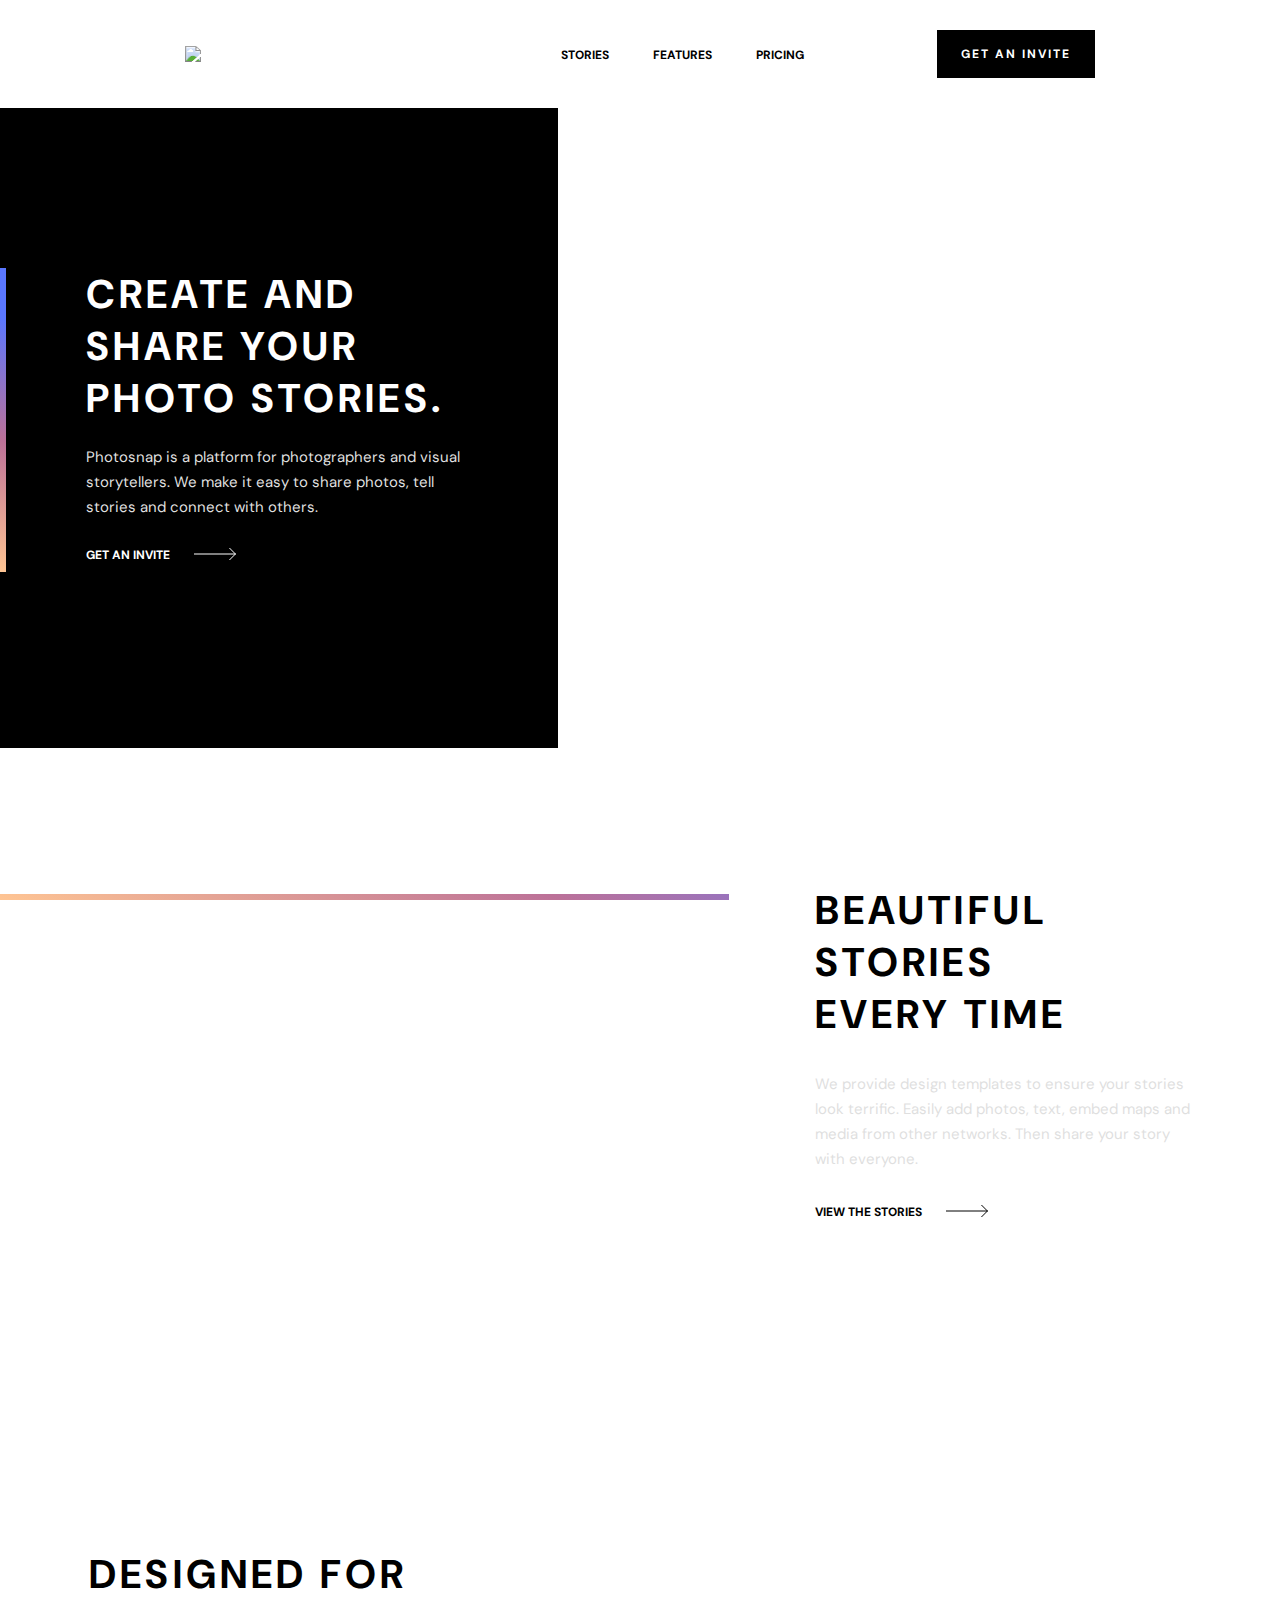
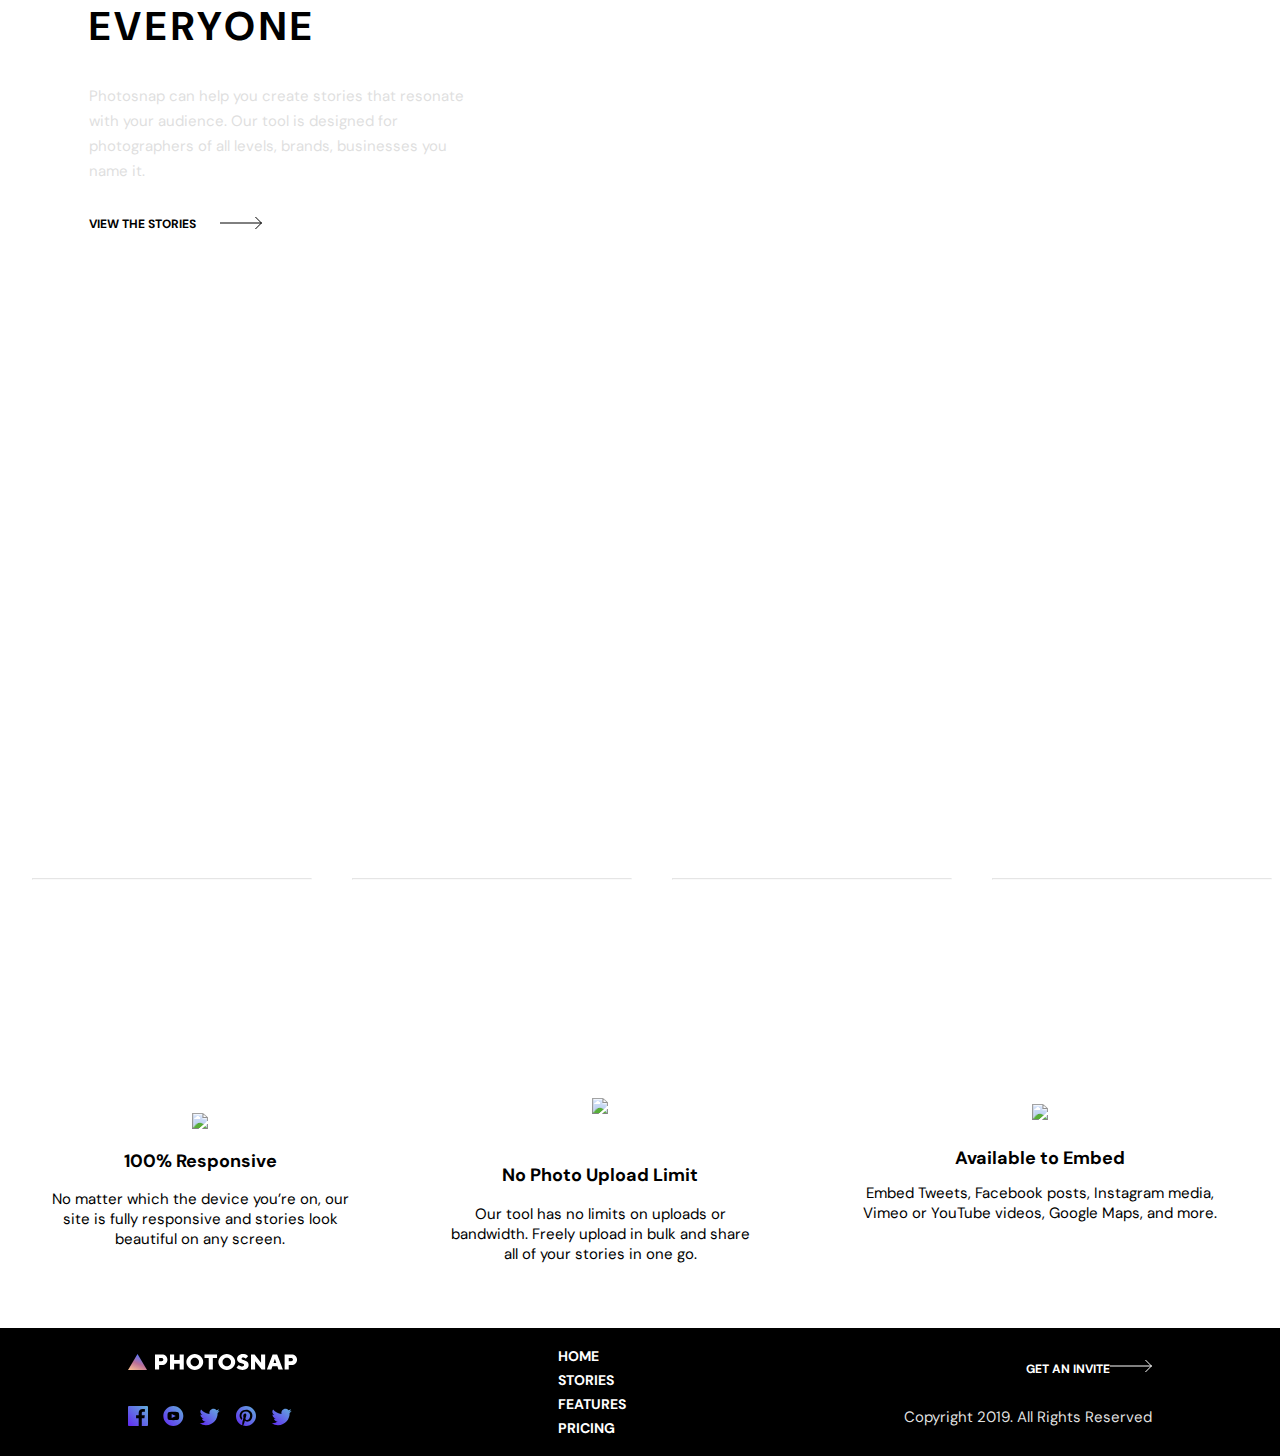
==== index.html @ d7a948f5 "update" ====
<!DOCTYPE html>
<html lang="en">
<head>
  <meta charset="UTF-8">
  <meta name="viewport" content="width=device-width, initial-scale=1.0">
  <link rel="stylesheet" href="./starter-code/css/main.css">
  <link rel="preconnect" href="https://fonts.googleapis.com">
<link rel="preconnect" href="https://fonts.gstatic.com" crossorigin>
<link href="https://fonts.googleapis.com/css2?family=DM+Sans:wght@500&display=swap" rel="stylesheet">
<link rel="preconnect" href="https://fonts.googleapis.com">
<link rel="preconnect" href="https://fonts.gstatic.com" crossorigin>
<link href="https://fonts.googleapis.com/css2?family=DM+Sans&display=swap" rel="stylesheet">
<link rel="preconnect" href="https://fonts.googleapis.com">
<link rel="preconnect" href="https://fonts.gstatic.com" crossorigin>
<link href="https://fonts.googleapis.com/css2?family=DM+Sans&display=swap" rel="stylesheet">
<link rel="preconnect" href="https://fonts.googleapis.com">
<link rel="preconnect" href="https://fonts.gstatic.com" crossorigin>
<link href="https://fonts.googleapis.com/css2?family=DM+Sans&display=swap" rel="stylesheet">
 
  <link rel="icon" type="image/png" sizes="32x32" href="./assets/favicon-32x32.png">
 

 




  <title>Frontend Mentor | Photosnap Website Challenge</title>
</head>
<body>
   

  <div class="mob-menu">
    <img class="mob-open"  src="./starter-code/assets/shared/mobile/menu.svg" alt="openSvg">
    <div class="mob-wrapper close">
      <img class="mob-close" src="./starter-code/assets/shared/mobile/close.svg"  alt="closeSvg">
      <div class="mob-list">
        <div class="nav-logo">
          <img src="./starter-code/assets/shared/desktop/logo.svg" alt="logo">
        </div>
        <a href="./starter-code/stories.html" class="mob-list_item">Stories</a>
        <a href="./starter-code/features.html" class="mob-list_item">Features</a>
        <a href="pricing.html" class="mob-list_item">Pricing</a>
        <div class="line">
          <hr>
        </div>
        <button class="button"><a href="#">GET AN INVITE</a></button>
      </div>
    </div>
  </div> 



   <header>
          
            <img src="../starter/assets/shared/desktop/logo.svg" class="logo"/>
            <div class="openMenu">
           
            </div> 
            <div class="closeMenu">
           
            </div> 
        
    
     <nav class="nav-links"> 
      <ul class="nav-list">
        <li class="nav-item">
          <a href="./starter-code/stories.html" class="nav-link">Stories</a></li>
        <li><a href="./starter-code/features.html" class="nav-link">features</a></li>
        <li><a href="./starter-code/pricing.html" class="nav-link">pricing</a></li>
       </ul>
   
      
           
      
      
     </nav>
     <a class="cta" href="#"><button>Get an invite</button></a>  
     </header> 
    
  
     <section>
      
      <div class="angry-grid">
        
        <div id="item-0"></div>
        <div id="item-1">
                <div class="item-1-content">
                  <div class="side-verticle-line">
                    
                  </div>
                      <div class="item-1-description">
                        <div class="item-1-heading">
                          <h1>create and share your photo stories.</h1>
                        </div>
                        <div class="item-1-paragraph">
                         <p>Photosnap is a platform for photographers and visual storytellers. We make it easy to share photos, tell stories and connect with others.</p>
                        </div>
                         
                        <div class="item-1-last-section">
                          <div class="item-1-small-span">
                            <span>get an invite</span>
                          </div>
                           <div  class="arrow">
                            <svg width="42" height="14" viewBox="0 0 42 14" fill="none" xmlns="http://www.w3.org/2000/svg">
                              <path d="M0 7H41.864" stroke="white"/>
                              <path d="M35.4282 1L41.4282 7L35.4282 13" stroke="white"/>
                              </svg>
                              
                           </div>
                        </div>

                      </div>
                      
                  
      
                </div>
            
          </div> 
          
          
          <div id="item-2"></div>
          <div id="item-3">
              <div class="item3-content">
                <div class="item3-content-heading">
                  <h1>beautiful stories every time</h1>
                </div>
                  <div class="item3-content-paragraph">
                     <p>We provide design templates to ensure your stories look terrific. Easily add photos, text, embed maps and media from other networks. Then share your story with everyone.</p>
                  </div>
                  

                  <div class="item3-last-section">
                    <div class="item3-last-section-span">
                      <span>view the stories</span>
                    </div>
                    <div class="arrow2">
                      <svg xmlns="http://www.w3.org/2000/svg" width="43" height="14"><g fill="none" fill-rule="evenodd" stroke="#000"><path d="M0 7h41.864M35.428 1l6 6-6 6"/></g></svg>
                    </div>
                  </div>

              </div>
          </div> 

             
                <div id="item-4">
                  <div class="item4-content">
                    <div class="item4-content-heading">
                      <h1>designed for everyone</h1>
                    </div>
                      <div class="item4-content-paragraph">
                         <p>Photosnap can help you create stories that resonate with your audience.  Our tool is designed for photographers of all levels, brands, businesses you name it. </p>
                      </div>
                      
      
                      <div class="item4-last-section">
                        <div class="item3-last-section-span">
                          <span>view the stories</span>
                        </div>
                        <div class="arrow4">
                          <svg xmlns="http://www.w3.org/2000/svg" width="43" height="14"><g fill="none" fill-rule="evenodd" stroke="#000"><path d="M0 7h41.864M35.428 1l6 6-6 6"/></g></svg>
                        </div>
                      </div>
      
                  </div>
                </div>
                <div id="item-5"></div>
            

         
          
          
        </div>
          
        </div>

        <div class="image-grid">
            <div class="cards img1">
              <div class="img1-content-container">
                <div class="img1-content">
                  <p>The Mountains</p>
                  <span>by John Appleseed</span>
                </div>
                <div class="line">
                  <hr>
                </div>
                 
                  <div class="read-story-content">
                    <div class="read-story-content-span">
                      <span>Read Story</span>
                     </div>
                     <div class="read-story-content-arrow">
                      <svg width="42" height="14" viewBox="0 0 42 14" fill="none" xmlns="http://www.w3.org/2000/svg">
                        <path d="M0 7H41.864" stroke="white"/>
                        <path d="M35.4282 1L41.4282 7L35.4282 13" stroke="white"/>
                        </svg>
                     </div>
                  </div>
                     
               
              </div>
                
            </div>
            <div class="cards img2">
              <div class="img2-content-container1">
                <div class="img2-content1">
                  <p>Sunset CityScapes</p>
                  <span>by Benjamin Cruz</span>
                </div>
                <div class="line1">
                  <hr>
                </div>
                 
                  <div class="read-story-content1">
                    <div class="read-story-content-span1">
                      <span>Read Story</span>
                     </div>
                     <div class="read-story-content-arrow1">
                      <svg width="42" height="14" viewBox="0 0 42 14" fill="none" xmlns="http://www.w3.org/2000/svg">
                        <path d="M0 7H41.864" stroke="white"/>
                        <path d="M35.4282 1L41.4282 7L35.4282 13" stroke="white"/>
                        </svg>
                     </div>
                  </div>
                     
               
              </div>
            </div>

            <div class="cards img3">
              <div class="img3-content-container2">
                <div class="img3-content2">
                  <p>18 Days Voyage</p>
                  <span>by Alexei Borodin</span>
                </div>
                <div class="line2">
                  <hr>
                </div>
                 
                  <div class="read-story-content2">
                    <div class="read-story-content-span2">
                      <span>Read Story</span>
                     </div>
                     <div class="read-story-content-arrow2">
                      <svg width="42" height="14" viewBox="0 0 42 14" fill="none" xmlns="http://www.w3.org/2000/svg">
                        <path d="M0 7H41.864" stroke="white"/>
                        <path d="M35.4282 1L41.4282 7L35.4282 13" stroke="white"/>
                        </svg>
                     </div>
                    
                    </div>    
              </div>
              
            </div>
                  
            <div class="cards img4">
              <div class="img4-content-container3">
                <div class="img4-content3">
                  <p>Architecturals</p>
                  <span>by Samantha Brooke</span>
                </div>
                <div class="line3">
                  <hr>
                </div>
                 
                  <div class="read-story-content3">
                    <div class="read-story-content-span3">
                      <span>Read Story</span>
                     </div>
                     <div class="read-story-content-arrow3">
                      <svg width="42" height="14" viewBox="0 0 42 14" fill="none" xmlns="http://www.w3.org/2000/svg">
                        <path d="M0 7H41.864" stroke="white"/>
                        <path d="M35.4282 1L41.4282 7L35.4282 13" stroke="white"/>
                        </svg>
                     </div>
                  </div>
                     
               
              </div>
            </div>
          
        </div>
        
     </section>

       <section>
            <div class="mid-section">
               <div class="mid-section-content">
                <div class="mid-section-content-left">
                  <div class="mid-section-img-left">
                    <img src="./starter-code/assets/features/desktop/boost-exposure.svg"/>
                </div>  
                        <div class="mid-mid">
                          <div class="mid-section-span-left">
                            <span>100% Responsive</span>
                           </div>
                           <div class="mid-section-content-paragraph-left">
                            <p>No matter which the device you’re on, our site is fully responsive and stories look beautiful on any screen.</p>
                           </div>
                    </div> 
                        </div>
                       

                <div class="mid-section-center">
                  <div class="mid-section-center-content">
                    <div class="mid-section-img-center">
                      <img src="./starter-code/assets/features/desktop/no-limit.svg"/>
                  </div> 
                         <div class="cen-cen">
                          <div class="mid-section-span-center">
                            <span>No Photo Upload Limit</span>
                           </div>
                           <div class="mid-section-content-paragraph-center">
                            <p>Our tool has no limits on uploads or bandwidth. Freely upload in bulk and share all of your stories in one go.</p>
                           </div>
                         </div>
                  </div>
                  
                       
                </div>  
                 
                <div class="mid-section-right">
                    <div class="mid-section-right-content">
                      <div class="mid-section-img-right">
                        <img src="./starter-code/assets/features/desktop/embed.svg"/>
                         </div>
                            <div class="right-right">
                              <div class="mid-section-paragraph-right">
                                <span>Available to Embed</span>
                               </div>
                               <div class="mid-section-content-span-right">
                                <p>Embed Tweets, Facebook posts, Instagram media, Vimeo or YouTube videos, Google Maps, and more. </p>
                               </div>
                            </div>
                           
                    </div>
                  
                </div> 







               


            </div>
          </div>

       </section> 
  
       <div class="footer">
        <div class="footer-content row">
          <div class="footer-content-right">
            <div class="logo1">
              <svg width="170" height="16" viewBox="0 0 170 16" fill="none" xmlns="http://www.w3.org/2000/svg">
                <path fill-rule="evenodd" clip-rule="evenodd" d="M70.1027 15.3622C69.0721 15.7874 67.9658 16 66.7838 16C65.5874 16 64.4775 15.7874 63.4541 15.3622C62.4306 14.9369 61.5405 14.3568 60.7838 13.6216C60.027 12.8865 59.4324 12.036 59 11.0703C58.5676 10.1045 58.3514 9.08108 58.3514 8C58.3514 6.91892 58.5676 5.8955 59 4.92973C59.4324 3.96396 60.027 3.11351 60.7838 2.37838C61.5405 1.64324 62.4306 1.06306 63.4541 0.637838C64.4775 0.212613 65.5874 0 66.7838 0C67.9658 0 69.0721 0.212613 70.1027 0.637838C71.1333 1.06306 72.027 1.64324 72.7838 2.37838C73.5405 3.11351 74.1351 3.96396 74.5676 4.92973C75 5.8955 75.2162 6.91892 75.2162 8C75.2162 9.08108 75 10.1045 74.5676 11.0703C74.1351 12.036 73.5405 12.8865 72.7838 13.6216C72.027 14.3568 71.1333 14.9369 70.1027 15.3622ZM31.1081 11.027V15.5676H27V0.432432H33.8108C34.6468 0.432432 35.4108 0.565766 36.1027 0.832432C36.7946 1.0991 37.3856 1.47027 37.8757 1.94595C38.3658 2.42162 38.7477 2.98378 39.0216 3.63243C39.2955 4.28108 39.4324 4.98018 39.4324 5.72973C39.4324 6.49369 39.2955 7.1964 39.0216 7.83784C38.7477 8.47928 38.3658 9.03784 37.8757 9.51351C37.3856 9.98919 36.7946 10.3604 36.1027 10.627C35.4108 10.8937 34.6468 11.027 33.8108 11.027H31.1081ZM31.1081 7.35135H33.5946C34.0847 7.35135 34.4955 7.18919 34.827 6.86486C35.1586 6.54054 35.3243 6.16216 35.3243 5.72973C35.3243 5.2973 35.1586 4.91892 34.827 4.59459C34.4955 4.27027 34.0847 4.10811 33.5946 4.10811H31.1081V7.35135ZM46.1351 15.5676V9.72973H51.6486V15.5676H55.7568V0.432432H51.6486V6.05405H46.1351V0.432432H42.027V15.5676H46.1351ZM66.7838 12.3243C66.1928 12.3243 65.6378 12.2162 65.1189 12C64.6 11.7838 64.1532 11.4811 63.7784 11.0919C63.4036 10.7027 63.1081 10.245 62.8919 9.71892C62.6757 9.19279 62.5676 8.61982 62.5676 8C62.5676 7.38018 62.6757 6.80721 62.8919 6.28108C63.1081 5.75495 63.4036 5.2973 63.7784 4.90811C64.1532 4.51892 64.6 4.21622 65.1189 4C65.6378 3.78378 66.1928 3.67568 66.7838 3.67568C67.3748 3.67568 67.9261 3.78378 68.4378 4C68.9495 4.21622 69.3964 4.51892 69.7784 4.90811C70.1604 5.2973 70.4595 5.75495 70.6757 6.28108C70.8919 6.80721 71 7.38018 71 8C71 8.61982 70.8919 9.19279 70.6757 9.71892C70.4595 10.245 70.1604 10.7027 69.7784 11.0919C69.3964 11.4811 68.9495 11.7838 68.4378 12C67.9261 12.2162 67.3748 12.3243 66.7838 12.3243ZM84.8378 4.10811V15.5676H80.7297V4.10811H76.5135V0.432432H89.0541V4.10811H84.8378ZM98.7838 16C99.9658 16 101.072 15.7874 102.103 15.3622C103.133 14.9369 104.027 14.3568 104.784 13.6216C105.541 12.8865 106.135 12.036 106.568 11.0703C107 10.1045 107.216 9.08108 107.216 8C107.216 6.91892 107 5.8955 106.568 4.92973C106.135 3.96396 105.541 3.11351 104.784 2.37838C104.027 1.64324 103.133 1.06306 102.103 0.637838C101.072 0.212613 99.9658 0 98.7838 0C97.5874 0 96.4775 0.212613 95.4541 0.637838C94.4306 1.06306 93.5405 1.64324 92.7838 2.37838C92.027 3.11351 91.4324 3.96396 91 4.92973C90.5676 5.8955 90.3514 6.91892 90.3514 8C90.3514 9.08108 90.5676 10.1045 91 11.0703C91.4324 12.036 92.027 12.8865 92.7838 13.6216C93.5405 14.3568 94.4306 14.9369 95.4541 15.3622C96.4775 15.7874 97.5874 16 98.7838 16ZM97.1189 12C97.6378 12.2162 98.1928 12.3243 98.7838 12.3243C99.3748 12.3243 99.9261 12.2162 100.438 12C100.95 11.7838 101.396 11.4811 101.778 11.0919C102.16 10.7027 102.459 10.245 102.676 9.71892C102.892 9.19279 103 8.61982 103 8C103 7.38018 102.892 6.80721 102.676 6.28108C102.459 5.75495 102.16 5.2973 101.778 4.90811C101.396 4.51892 100.95 4.21622 100.438 4C99.9261 3.78378 99.3748 3.67568 98.7838 3.67568C98.1928 3.67568 97.6378 3.78378 97.1189 4C96.6 4.21622 96.1532 4.51892 95.7784 4.90811C95.4036 5.2973 95.1081 5.75495 94.8919 6.28108C94.6757 6.80721 94.5676 7.38018 94.5676 8C94.5676 8.61982 94.6757 9.19279 94.8919 9.71892C95.1081 10.245 95.4036 10.7027 95.7784 11.0919C96.1532 11.4811 96.6 11.7838 97.1189 12ZM114.568 16C115.519 16 116.369 15.8667 117.119 15.6C117.868 15.3333 118.503 14.973 119.022 14.5189C119.541 14.0649 119.937 13.5387 120.211 12.9405C120.485 12.3423 120.622 11.7045 120.622 11.027C120.622 10.1477 120.449 9.42703 120.103 8.86487C119.757 8.3027 119.324 7.84865 118.805 7.5027C118.286 7.15676 117.721 6.88288 117.108 6.68108C116.495 6.47928 115.93 6.29189 115.411 6.11892C114.892 5.94595 114.459 5.76216 114.114 5.56757C113.768 5.37297 113.595 5.1027 113.595 4.75676C113.595 4.42523 113.742 4.12613 114.038 3.85946C114.333 3.59279 114.726 3.45946 115.216 3.45946C115.591 3.45946 115.93 3.52072 116.232 3.64324C116.535 3.76577 116.795 3.90631 117.011 4.06486C117.27 4.23784 117.501 4.43243 117.703 4.64865L120.081 2.16216C119.735 1.75856 119.31 1.3982 118.805 1.08108C118.373 0.807207 117.825 0.558559 117.162 0.335135C116.499 0.111712 115.706 0 114.784 0C113.919 0 113.133 0.12973 112.427 0.389189C111.721 0.648649 111.119 0.994595 110.622 1.42703C110.124 1.85946 109.739 2.35676 109.465 2.91892C109.191 3.48108 109.054 4.05766 109.054 4.64865C109.054 5.52793 109.227 6.24865 109.573 6.81081C109.919 7.37297 110.351 7.82703 110.87 8.17297C111.389 8.51892 111.955 8.79279 112.568 8.99459C113.18 9.1964 113.746 9.38378 114.265 9.55676C114.784 9.72973 115.216 9.91351 115.562 10.1081C115.908 10.3027 116.081 10.573 116.081 10.9189C116.081 11.3514 115.908 11.7297 115.562 12.0541C115.216 12.3784 114.741 12.5405 114.135 12.5405C113.645 12.5405 113.202 12.4577 112.805 12.2919C112.409 12.1261 112.067 11.9423 111.778 11.7405C111.447 11.4955 111.151 11.2216 110.892 10.9189L108.514 13.4054C108.946 13.8955 109.458 14.3279 110.049 14.7027C110.553 15.0342 111.18 15.3333 111.93 15.6C112.679 15.8667 113.559 16 114.568 16ZM127.108 7.13514V15.5676H123V0.432432H126.568L133.054 8.86486V0.432432H137.162V15.5676H133.616L127.108 7.13514ZM143.324 15.5676L144.405 12.3243H149.378L150.459 15.5676H154.892L149.162 0.432432H144.622L138.892 15.5676H143.324ZM146.892 4.64865L145.486 9.08108H148.297L146.892 4.64865ZM160.73 15.5676V11.027H163.432C164.268 11.027 165.032 10.8937 165.724 10.627C166.416 10.3604 167.007 9.98919 167.497 9.51351C167.987 9.03784 168.369 8.47928 168.643 7.83784C168.917 7.1964 169.054 6.49369 169.054 5.72973C169.054 4.98018 168.917 4.28108 168.643 3.63243C168.369 2.98378 167.987 2.42162 167.497 1.94595C167.007 1.47027 166.416 1.0991 165.724 0.832432C165.032 0.565766 164.268 0.432432 163.432 0.432432H156.622V15.5676H160.73ZM160.73 7.35135H163.216C163.706 7.35135 164.117 7.18919 164.449 6.86486C164.78 6.54054 164.946 6.16216 164.946 5.72973C164.946 5.2973 164.78 4.91892 164.449 4.59459C164.117 4.27027 163.706 4.10811 163.216 4.10811H160.73V7.35135Z" fill="white"/>
                <path fill-rule="evenodd" clip-rule="evenodd" d="M0 16L9.5 0L19 16H0Z" fill="url(#paint0_linear_0_2888)"/>
                <defs>
                <linearGradient id="paint0_linear_0_2888" x1="9.5" y1="20" x2="16.6529" y2="3.01176" gradientUnits="userSpaceOnUse">
                <stop stop-color="#FFC593"/>
                <stop offset="0.519452" stop-color="#BC7198"/>
                <stop offset="1" stop-color="#5A77FF"/>
                </linearGradient>
                </defs>
                </svg>
                
            </div>
    
            <div class="socials">
              <div class="socials-icon">
                <ul>
                  <a href="#" class="facebook"><svg xmlns="http://www.w3.org/2000/svg" width="20" height="20"><defs><linearGradient id="a" x1="100%" x2="0%" y1="0%" y2="100%"><stop offset="0%" stop-color="#63AFDB"/><stop offset="100%" stop-color="#6028F1"/></linearGradient></defs><path fill="url(#a)" d="M18.896 0H1.104C.494 0 0 .494 0 1.104v17.793C0 19.506.494 20 1.104 20h9.58v-7.745H8.076V9.237h2.606V7.01c0-2.583 1.578-3.99 3.883-3.99 1.104 0 2.052.082 2.329.119v2.7h-1.598c-1.254 0-1.496.597-1.496 1.47v1.928h2.989l-.39 3.018h-2.6V20h5.098c.608 0 1.102-.494 1.102-1.104V1.104C20 .494 19.506 0 18.896 0z"/></svg></a>
                  <a href="#" class="youtube"><svg xmlns="http://www.w3.org/2000/svg" width="21" height="20"><defs><linearGradient id="a" x1="0%" x2="100%" y1="100%" y2="0%"><stop offset="0%" stop-color="#D3205A"/><stop offset="100%" stop-color="#FF5A5A"/></linearGradient></defs><path fill="url(#a)" d="M43.33 0c-5.523 0-10 4.478-10 10 0 5.523 4.477 10 10 10s10-4.477 10-10c0-5.522-4.477-10-10-10zm3.7 14.077c-1.75.12-5.653.12-7.402 0-1.896-.13-2.117-1.059-2.131-4.077.014-3.024.237-3.947 2.131-4.077 1.75-.12 5.652-.12 7.403 0 1.897.13 2.117 1.059 2.132 4.077-.015 3.024-.237 3.947-2.132 4.077zm-5.367-6.029l4.098 1.949-4.098 1.955V8.048z" transform="translate(-33)"/></svg></a>
                  <a href="#" clas="twitter"><svg xmlns="http://www.w3.org/2000/svg" width="21" height="18"><defs><linearGradient id="a" x1="100%" x2="0%" y1="16.979%" y2="83.021%"><stop offset="0%" stop-color="#65FFEB"/><stop offset="100%" stop-color="#27718A"/></linearGradient></defs><path fill="url(#a)" d="M86.66 3.797a8.192 8.192 0 01-2.357.646 4.11 4.11 0 001.805-2.27 8.22 8.22 0 01-2.606.996 4.096 4.096 0 00-2.995-1.296c-2.65 0-4.596 2.472-3.998 5.038a11.648 11.648 0 01-8.457-4.287 4.109 4.109 0 001.27 5.478 4.086 4.086 0 01-1.858-.513c-.045 1.901 1.318 3.68 3.291 4.075a4.113 4.113 0 01-1.853.07 4.106 4.106 0 003.833 2.85 8.25 8.25 0 01-6.075 1.7 11.616 11.616 0 006.29 1.843c7.618 0 11.922-6.434 11.662-12.205a8.354 8.354 0 002.048-2.124z" transform="translate(-66 -1)"/></svg></a>
                  <a href="#" class="pinterest"> <svg xmlns="http://www.w3.org/2000/svg" width="20" height="20"><defs><linearGradient id="a" x1="100%" x2="0%" y1="0%" y2="100%"><stop offset="0%" stop-color="#F6C683"/><stop offset="100%" stop-color="#DE3838"/></linearGradient></defs><path fill="url(#a)" d="M109.99 0c-5.522 0-10 4.477-10 10 0 4.237 2.636 7.855 6.356 9.312-.088-.791-.167-2.005.035-2.868.181-.78 1.172-4.97 1.172-4.97s-.299-.6-.299-1.486c0-1.39.806-2.428 1.81-2.428.852 0 1.264.64 1.264 1.408 0 .858-.546 2.14-.828 3.33-.236.995.5 1.807 1.48 1.807 1.778 0 3.144-1.874 3.144-4.58 0-2.393-1.72-4.068-4.176-4.068-2.845 0-4.515 2.135-4.515 4.34 0 .859.33 1.781.744 2.281a.3.3 0 01.069.288l-.278 1.133c-.044.183-.145.223-.335.134-1.249-.581-2.03-2.407-2.03-3.874 0-3.154 2.292-6.052 6.608-6.052 3.469 0 6.165 2.473 6.165 5.776 0 3.447-2.173 6.22-5.19 6.22-1.013 0-1.965-.525-2.291-1.148l-.623 2.378c-.226.869-.835 1.958-1.244 2.621.937.29 1.931.446 2.962.446 5.523 0 10-4.477 10-10s-4.477-10-10-10z" transform="translate(-100)"/></svg></a>
                  <a href="#" class="twitter"> <svg xmlns="http://www.w3.org/2000/svg" width="21" height="18"><defs><linearGradient id="a" x1="100%" x2="0%" y1="16.979%" y2="83.021%"><stop offset="0%" stop-color="#65FFEB"/><stop offset="100%" stop-color="#27718A"/></linearGradient></defs><path fill="url(#a)" d="M86.66 3.797a8.192 8.192 0 01-2.357.646 4.11 4.11 0 001.805-2.27 8.22 8.22 0 01-2.606.996 4.096 4.096 0 00-2.995-1.296c-2.65 0-4.596 2.472-3.998 5.038a11.648 11.648 0 01-8.457-4.287 4.109 4.109 0 001.27 5.478 4.086 4.086 0 01-1.858-.513c-.045 1.901 1.318 3.68 3.291 4.075a4.113 4.113 0 01-1.853.07 4.106 4.106 0 003.833 2.85 8.25 8.25 0 01-6.075 1.7 11.616 11.616 0 006.29 1.843c7.618 0 11.922-6.434 11.662-12.205a8.354 8.354 0 002.048-2.124z" transform="translate(-66 -1)"/></svg></a>
                </ul>
              </div>
            </div>
            
          </div>
    
            <div class="footer-nav-links">
              <ul class="footer-links">
                <a href=""><li>Home</li> </a>
                <a href="./starter-code/stories.html"><li>Stories</li> </a>
                <a href="./starter-code/features.html"><li>Features</li> </a>
                <a href="./starter-code/pricing.html"><li>Pricing</li> </a>
              </ul>
            </div>
    
            <div class="footer-extra-nav">
              <div class="extra-nav">
                <a href="#">Get an invite<svg width="42" height="14" viewBox="0 0 42 14" fill="none" xmlns="http://www.w3.org/2000/svg">
                  <path d="M0 7H41.864" stroke="white"/>
                  <path d="M35.4282 1L41.4282 7L35.4282 13" stroke="white"/>
                  </svg>
                  </a>
              </div>
              <p style="color: #dfdfdf">Copyright 2019. All Rights Reserved</p>
            </div>
            </div>
        </div>

      </footer>



 
  
  
   


        <script src="./starter-code/js/menu.js"></script>
</body>
</html>
---- starter-code/css/main.css ----
:root{
  --pure-black:#000000;
  --light-gray:#dfdfdf;
  --pure-white:#ffffff;
  --small-text:"DM Sans", sans-serif;
  --small-paragraph:'DM Sans', sans-serif;

}

*{
  padding: 0;
  margin: 0;
  box-sizing: border-box;
  list-style: none;
}


body{
 width: 100%;
}




header {
  display: flex;
  justify-content: space-around; 
   align-items: center; 
  padding: 30px 10%;

  
}



li, a, button {
  font-family: var(--small-text);
  font-weight: 500;
  font-size: 12px;
  color: var(--pure-black);
  text-decoration: none;
  text-transform: uppercase;
  font-weight: 700;
}

.nav-links li {
  display: inline-block;
  padding: 0px 20px;

}

.nav-links {
  list-style: none;
  display: flex;
  
 
}

.nav-links li a {
  transition: all 0.3s ease 0s;
}

.nav-links li a:hover {
  color: var(--light-gray);
  cursor: pointer;
}

.nav-links.active{
opacity: 1;
}

#nav-bar{
  display: none;
}


button {
 
  background-color: var(--pure-black);
  width: 158px;
  height: 48px;
  border: none;
  transition: all 0.3s ease 0s;
  color: var(--pure-white);
  font-size: 12px;
  font-family: "DM Sans", sans-serif;
  letter-spacing: 2px;
} 


button:hover{
  background-color: var(--light-gray);
  color:var(--pure-black);
  cursor: pointer;
} 


.mob-list{
  display: none;
}

.mob-open{
  display: none;
}



.angry-grid {
  display: grid; 

   
 

  grid-template-areas: 
  'image-two image-two first-image first-image first-image first-image'
  'three three three three four four'
   'five five six six six six';
  
height: 100%;

  
}
 
#item-0 {
grid-area: first-image;
  background:url('../assets/home/desktop/create-and-share.jpg'); 
  height: 40rem;
   background-size: cover; 
  

}
#item-1 {
   grid-area: image-two;
  background-color:var(--pure-black);
   color:var(--pure-white); 
 
  

}

.side-verticle-line{
  width: 6px;
  height: 304px;
  background: linear-gradient(26.57deg, #FFC593 0%, #BC7198 43.29%, #5A77FF 83.33%);
  position: absolute;
  left: 0%;
}

#item-2 {
   grid-area: three;
   height: 40rem;
  background: url(../assets/home/desktop/beautiful-stories.jpg);
  background-size: cover;
  
 
  
}
#item-3 {
grid-area: four;
height: 40rem;
/* border: 1px solid black; */
  background-color: var(--pure-white); 

}

#item-4 {
   grid-area: five;
  background-color: var(--pure-white); 
  height: 40rem;

  
}
#item-5 {
  grid-area: six;
  background: url('../assets/home/desktop/designed-for-everyone.jpg');
  
  background-size: cover;
  height: 40rem; 
  
  
}

.item-1-heading h1{
  letter-spacing: 4.17px;;
  width: 387px;
  font-size: 40px;
  font-family: var(--small-text);
  text-transform: uppercase;
}
.item-1-content{
  display: flex;
  padding-top: 10rem;
  
}

.item-1-paragraph{
  font-family: var(--small-paragraph);
  font-size: 15px;
  line-height: 25px;
  color:var(--light-gray);
  width: 380px;
  padding-top: 1.313rem;
 
}
.item-1-last-section{
  display: flex;
  gap: 1.5rem;
  padding-top: 1.7rem;
}

.item-1-description{
 margin: 0 auto;
}

.item-1-small-span{
  text-transform: uppercase;
  font-size: 12px;
  font-family: var(--small-text);
  font-weight: 700;
}
.item-1-small-span:hover{
  text-decoration: underline;
  cursor: pointer;
}

.item3-content{
  display: table;
  margin: 0 auto;
  padding-top: 8.5rem;
}

.item3-content-heading h1{
  color: var(--pure-black);
  font-family: var(--small-text);
  text-transform: uppercase;
  font-weight: 700;
  font-size: 40px; 
  width: 300px;
  letter-spacing: 4.17px;
}

.item3-content-paragraph{
  color:var(--light-gray);
  font-family: var(--small-paragraph);
  line-height: 25px;
  font-size: 15px;
  width: 380px;
  padding-top: 2rem;
}


.item3-last-section{
  display: flex;
  gap: 1.5rem;
  padding-top: 2rem;
 
}

.item3-last-section-span{
  font-family: var(--small-text);
  font-weight: 700;
  text-transform: uppercase;
  font-size: 12px;
}

.item3-last-section-span:hover{
  text-decoration: underline;
  cursor: pointer;
}  



.item4-content{
  display: table;
  margin: auto;
  padding-top:10rem;

  
}

.item4-content-heading h1{
  color: var(--pure-black);
  font-family: var(--small-text);
  text-transform: uppercase;
  font-weight: 700;
  font-size: 40px; 
  width: 380px;
  letter-spacing: 4.17px;
}

.item4-content-paragraph{
  color:var(--light-gray);
  font-family: var(--small-paragraph);
  line-height: 25px;
  font-size: 15px;
  width: 380px;
  padding-top: 2rem;
}


.item4-last-section{
  display: flex;
  gap: 1.5rem;
  padding-top: 2rem;
 
}

.item4-last-section-span{
  font-family: var(--small-text);
  font-weight: 700;
  text-transform: uppercase;
  font-size: 12px;
}

.item4-last-section-span:hover{
  text-decoration: underline;
  cursor: pointer;
}

.image-grid{
  display: grid;
  margin: auto;
  grid-template-columns: 1fr 1fr 1fr 1fr;
 
  
}

.cards{

  height: 510px;
 
}

.img1{
  background: url('../assets/stories/desktop/mountains.jpg');
  background-size: cover;
  transition: transform 0.3s ease-in-out;
 }


 .img2{
 background: url('../assets/stories/desktop/cityscapes.jpg');
 background-size: cover;
 transition: transform 0.3s ease-in-out;
 }

.img3{
  background: url('../assets/stories/desktop/18-days-voyage.jpg');
  background-size: cover;
  transition: transform 0.3s ease-in-out;
} 



.img4{
  background: url('../assets/stories/desktop/architecturals.jpg');
  background-size: cover;
  transition: transform 0.3s ease-in-out;
}


.img1:before{
  content: "";
  position: absolute;
  bottom: 0;
  left: 0;
  right: 0;
  height: 6px;
  background: linear-gradient(26.57deg, #FFC593 0%, #BC7198 43.29%, #5A77FF 83.33%);
  z-index: -1;
 

}
.img2:before{
  content: "";
  position: absolute;
  bottom: 0;
  left: 0;
  right: 0;
  height: 6px;
  background: linear-gradient(26.57deg, #FFC593 0%, #BC7198 43.29%, #5A77FF 83.33%);
  z-index: -1;
 
}
.img3:before{
  content: "";
  position: absolute;
  bottom: 0;
  left: 0;
  right: 0;
  height: 6px;
  background: linear-gradient(26.57deg, #FFC593 0%, #BC7198 43.29%, #5A77FF 83.33%);
  z-index: -1;


} 
.img4:before{
  content: "";
  position: absolute;
  bottom: 0;
  left: 0;
  right: 0;
  height: 6px;
  background: linear-gradient(26.57deg, #FFC593 0%, #BC7198 43.29%, #5A77FF 83.33%);
  z-index: -1;

}

.img1:hover{
  transform: translateY(-30px);
  cursor: pointer;
}

.img2:hover{
  transform: translateY(-30px);
  cursor: pointer;
}

.img3:hover{
  transform: translateY(-30px);
  cursor: pointer;
}

.img4:hover{
  transform: translateY(-30px);
  cursor: pointer;
}

.img1-content-container{
  
 position: relative;
 left: 32px;
 right: 32px;
 width: 280px;
 top: 24rem;
}

.line hr{
  width:280px;
  height: 1px;
  opacity: 25%;
  background-color: var(--pure-white);
  margin-top: .6rem;
  
}
.img1-content p{
  font-family: var(--small-paragraph);
  color: var(--pure-white);
  font-size:22px;
  font-weight: 600;
 
}

.img1-content p{
margin-bottom: .4rem;
}
.img1-content span{
  font-family: var(--small-paragraph);
  color:var(--pure-white);
  font-size: 16px;
  font-weight: 400;
 
   
}

.read-story-content{
  display: flex;
  gap: 1rem;
  margin-top: .7rem;
  
}


.read-story-content-arrow svg{
  margin-left: 8.7rem;
  margin-top: 0.2rem;
}

.read-story-content-span span{
  font-family: var(--small-text);
  color: var(--pure-white);
  font-size: 16px;
  font-weight: 600;
 

}

.img2-content-container1{
  
  position: relative;
  left: 32px;
  right: 32px;
  width: 280px;
  top: 24rem;
 }
 
 .line1 hr{
   width:280px;
   height: 1px;
   opacity: 25%;
   background-color: var(--pure-white);
   margin-top: .6rem;
   
 }
 .img2-content1 p{
   font-family: var(--small-paragraph);
   color: var(--pure-white);
   font-size:22px;
   font-weight: 600;
  
 }
 
 .img2-content1 p{
 margin-bottom: .4rem;
 }
 .img2-content1 span{
   font-family: var(--small-paragraph);
   color:var(--pure-white);
   font-size: 16px;
   font-weight: 400;
  
    
 }
 
 .read-story-content1{
   display: flex;
   gap: 1rem;
   margin-top: .7rem;
   
 }
 
 
 .read-story-content-arrow1 svg{
   margin-left: 8.7rem;
   margin-top: 0.2rem;
 }
 
 .read-story-content-span1 span{
   font-family: var(--small-text);
   color: var(--pure-white);
   font-size: 16px;
   font-weight: 600;
  
 
 }



 .img3-content-container2{
  
  position: relative;
  left: 32px;
  right: 32px;
  width: 280px;
  top: 24rem;
 }
 
 .line2 hr{
   width:280px;
   height: 1px;
   opacity: 25%;
   background-color: var(--pure-white);
   margin-top: .6rem;
   
 }
 .img3-content2 p{
   font-family: var(--small-paragraph);
   color: var(--pure-white);
   font-size:22px;
   font-weight: 600;
  
 }
 
 .img3-content2 p{
 margin-bottom: .4rem;
 }
 .img3-content2 span{
   font-family: var(--small-paragraph);
   color:var(--pure-white);
   font-size: 16px;
   font-weight: 400;
  
    
 }

 .mob-close{
  display: none;
 }
 
 .read-story-content2{
   display: flex;
   gap: 1rem;
   margin-top: .7rem;
   
 }
 
 
 .read-story-content-arrow2 svg{
   margin-left: 8.7rem;
   margin-top: 0.2rem;
 }
 
 .read-story-content-span2 span{
   font-family: var(--small-text);
   color: var(--pure-white);
   font-size: 16px;
   font-weight: 600;
  
 
 }  


 .img4-content-container3{
  
  position: relative;
  left: 32px;
  right: 32px;
  width: 280px;
  top: 24rem;
 }
 
 .line3 hr{
   width:280px;
   height: 1px;
   opacity: 25%;
   background-color: var(--pure-white);
   margin-top: .6rem;
   
 }
 .img4-content3 p{
   font-family: var(--small-paragraph);
   color: var(--pure-white);
   font-size:22px;
   font-weight: 600;
  
 }
 
 .img4-content3 p{
 margin-bottom: .4rem;
 }
 .img4-content3 span{
   font-family: var(--small-paragraph);
   color:var(--pure-white);
   font-size: 16px;
   font-weight: 400;
  
    
 }
 
 .read-story-content3{
   display: flex;
   gap: 1rem;
   margin-top: .7rem;
   
 }
 
 
 .read-story-content-arrow3 svg{
   margin-left: 8.7rem;
   margin-top: 0.2rem;
 }
 
 .read-story-content-span3 span{
   font-family: var(--small-text);
   color: var(--pure-white);
   font-size: 16px;
   font-weight: 600;
  
 
 }

 .mid-section-content{
   display: flex; 
   justify-content: space-around;
   align-items: center;
 
 }

 .mid-section-center-content{
 text-align: center;
  
}
/* .mid-section-img-left img{

} */
.mid-section-content-left{
 text-align: center;
 margin-top: 10rem;
}
 .mid-section-content-paragraph-left p{
  width: 300px;
  margin-top: 2rem;
  text-align: center;
  font-size: 15px;
  font-family: var(--small-paragraph);
  font-weight: 400;
 }

 .mid-section-span-left span{
  position: relative;
  top: 1rem;
  font-size: 18px;
  font-family: var(--small-text);
  font-weight: 700;
}


.mid-section-center{
   margin-top: 10rem; 
}
 .mid-section-content-paragraph-center p{
  width: 300px;
  font-size: 15px;
  text-align: center;
  font-family: var(--small-paragraph);
  margin-top: 3.9rem;
 }

.mid-section-span-center span{
   position: relative;
   top: 2.8rem;
  font-size: 18px;
  font-family: var(--small-text);
  font-weight: 700;
}
 

.mid-section-right-content{
   margin-top: 10rem;
  text-align: center;
}


.mid-section-content-span-right p{
  width: 380px;
  font-size: 15px;
  text-align: center;
  font-family: var(--small-paragraph);

} 


.mid-section-paragraph-right span{
  font-size: 18px;
  font-family: var(--small-text);
  font-weight: 700;
  position: relative;
  bottom: 0.8rem;
  
}
.mid-section-img-right img{
 position: relative;
 bottom: 2.2rem;

}  


.footer{

  display: flex;
  margin: 0 auto;
  /* width: 95%; */
  align-items: center;
  background-color: var(--pure-black);
  position: relative;
  top: 4rem;
}

.row{
  padding: 1rem 1rem;
}

.footer-content{
 
  display: grid;
  gap: 3rem;
  grid-template-columns: auto auto auto;
  width: 82%;
  margin: 0 auto;
  align-items: center;
  justify-content: center;
}

.footer-content-right{
  position: absolute;
  left: 10%;
  
}
.socials{
 
  width: 100%;
}

.socials-icon {

  width: 100%;
  display: flex;
  letter-spacing: 0.7rem;
  justify-content: space-between;
  margin: 2rem 0 0 0;
}



.footer-nav-links{

  display: flex;
  line-height: 1.5rem;
 
}

.footer-nav-links a li{
  text-transform: uppercase;
  color: var(--pure-white);
  font-family: var(--small-text);
  font-size: 14px;
} 

.footer-nav-links a li:hover{
  color: var(--light-gray)  ;
}

.footer-extra-nav{
  position: absolute;
  right: 10%;
  line-height: 3rem;
}

.extra-nav{
  text-align: right;
}

.extra-nav a{
  color: var(--pure-white);
  font-family: var(--small-text);
}
.extra-nav a:hover{
  text-decoration: underline;
}
.footer-extra-nav p{
 color: var(--light-gray);
 font-weight: 400;
 font-size: 15px;
  font-family: var(--small-paragraph);
} 

              


/* Media Queries for All Tablet */

@media screen and (max-width:820px) and (min-width:768px){
   

 .image-grid{
  display: grid;
  grid-template-columns: auto auto;
 }

.mid-section-content{
  display: flex;
  flex-direction: column;
} 

.angry-grid {
  display: grid; 

   
 

  grid-template-areas: 
  'image-two image-two image-two image-two first-image first-image'
'three three three four four four'
'five five five five six six';
  
height: 100%;

  
}
 
#item-0 {
grid-area: first-image;
  background:url('../assets/home/tablet/create-and-share.jpg'); 
  height: 40rem;
   background-size: cover; 
   width: 100%;
  

}
#item-1 {
   grid-area: image-two;
  background-color:var(--pure-black);
   color:var(--pure-white);
  
}
#item-2 {
   grid-area: three;
   height: 40rem;
  background: url(../assets/home/tablet/beautiful-stories.jpg);
  background-size: cover;
  
 
  
}
#item-3 {
grid-area: four;
height: 40rem;
/* border: 1px solid black; */
  background-color: var(--pure-white); 

}

#item-4 {
   grid-area: five;
  background-color: var(--pure-white); 
  height: 40rem;

  
}
#item-5 {
  grid-area: six;
  background: url('../assets/home/tablet/designed-for-everyone.jpg');
  
  background-size: cover;
  height: 40rem; 
  
  
}

.footer-content{
  display: grid;
  gap: 3rem;
  grid-template-columns: auto auto;
  margin: 0 auto;
  align-items: center;
  justify-content: center;
  width: 90%;
  height: 200px;
}


.mid-section-content-paragraph-left p{
  width: 400px;
}

.mid-section-content-paragraph-center p{
  width: 400px;
}


.footer-content-right{
  position: absolute;
  left: 5%
} 

.footer-nav-links{
  position: absolute;
  left: 5%;
}


.footer-links{
  display: flex;
  justify-content: space-between;
  width: 20rem;
}

} 


/* Media Queries for all mobile devices */ 
@media screen and (max-width:480px) and (min-width:320px){


 


  .mid-section-content{
    display: flex;
    flex-direction: column;
    align-items: center;
    justify-content: center;
  }


  .image-grid{
  display: grid;
  grid-template-columns: 1fr;
  } 

  .angry-grid{

 display: flex;
 flex-direction: column;

 
} 

 

  #item-0 {
    
    background-image: url(../assets/home/mobile/create-and-share.jpg);
    background-size: cover; 
    height: 20rem;
  
    
    }
 #item-1{
   height: 30rem;
   
 }

#item-2 {
  background-image: url(../assets/home/mobile/beautiful-stories.jpg);
  background-size: cover;
  height: 20rem;
}


#item-3{
  height: 35rem;
}

#item-5{
  background-image: url(../assets/home/mobile/designed-for-everyone.jpg);
  background-size: cover;
  height: 23.4375rem
}
#item-4{
  height: 35rem;
} 
.item-1-heading h1{
  font-size: 32px;
  width: 310px;
}

.item-1-paragraph{
  width: 310px;
}
.item-1-description{
  width: 80%;
  position: relative;
  bottom: 4rem;
}
.side-verticle-line{
  width:128px;
  height: 6px;
  position: absolute;
  top: 390px;
 
}

.line hr{
 width: 310px;
 height: 1px;
 position: relative;
 bottom: 5rem;
}



.item3-content-heading{
  width: 80%;

}
.item3-content-heading h1{
  font-size: 32px;
  width: 280px;
}

.item3-content-paragraph{
  width: 80%;
}

.item3-content-paragraph p{
  width: 318px;
}

.item4-content-heading{
  width: 80%;
}

.item4-content-heading h1{
  font-size: 32px;
  width: 280px;
}

.item4-content-paragraph{
  width: 80%;
}

.item4-content-paragraph p{
  width: 318px;
}
.mid-section-content-span-right p{
  width: 300px;
}
 
.footer{
  height: 500px;
  
} 


.logo1{
  position: relative;
  bottom: 10rem;
  left: 50%;

} 


.socials-icon{
 
  position: relative;
  bottom: 10rem;
  left: 50%;

}

.extra-nav{
  position: relative;
  right: 50%;
  top: 10rem;
} 
.footer-links a{
  text-align: center;
  position: relative;
  
  bottom: 2rem;
  left: 55%;
 
}




.footer-extra-nav p{
  position: relative;
  top: 10rem;
  right: 16%;
}

.line hr{
  width: 310px;
}


.line1 hr{
  width: 310px;
} 

.line2 hr{
  width: 310px;
} 

.line3 hr{
  width: 310px;
} 


.read-story-content-arrow{
  position: relative;
  left: 3.5rem;
}  


.read-story-content-arrow1{
  position: relative;
  left: 3.5rem;
}

.read-story-content-arrow2{
  position: relative;
  left: 3.5rem;
}

.read-story-content-arrow3{
  position: relative;
  left: 3.5rem;
}



 .openMenu{
  display: inline-block;
 } 

 .closeMenu{
  display: inline-block;
 }






/* .openMenu svg{
  position: absolute;
  right: 33px; 
  top: 35px;
} 
.closeMenu svg{
position: absolute;
right: 60px;
top: 32px;
}  */

.nav-links{
  display: none;
}


.cta{
  display: none;
}

.mob-menu{
  position: relative;
}
.mob-open{
  position: absolute;
  top: 2rem;
  right: 2rem;
}
.mob-list{

  height: 45%;
  width: 100%;
  position: fixed;
  right: 0;
 top: 0rem;
  display: flex;
  flex-direction: column;
  align-items: center;
  gap: 1.5rem;
  background-color: var(--pure-white);
  z-index: 2;
}



.mob-list_item{
  position: relative;
  top: 4rem;
  color: var(--pure-black);
  text-decoration: none;
 display: flex;
 align-items: center;
 justify-content: center;
 font-size: 15px;
}

.line{

  
  width: 300px;
  position: relative;
  top: 5rem;
  right: 7%;
}  

.mob-open{  
  display: inline-block;
}




.nav-logo
{
  position: relative;
  top: 2rem;
  right: 6rem;
}



.button{
  position: relative;
  
 font-weight: 700;
 top: 7rem;
 width: 300px;
  align-items: center;
  color: var(--Angel);
  background-color: var(--pure-black);
  font-size: 0.8rem;
}

.button a{
  color: #fff;
  font-size: 15px;
} 

.mob-close{
  display: inline-block;
}

.mob-close{
  position: fixed;
  right: 2rem;
  top: 2rem;
  z-index: 5;
}

/* js */
.opened{
  opacity: 1;
}
.close{
  opacity: 0;
}


}
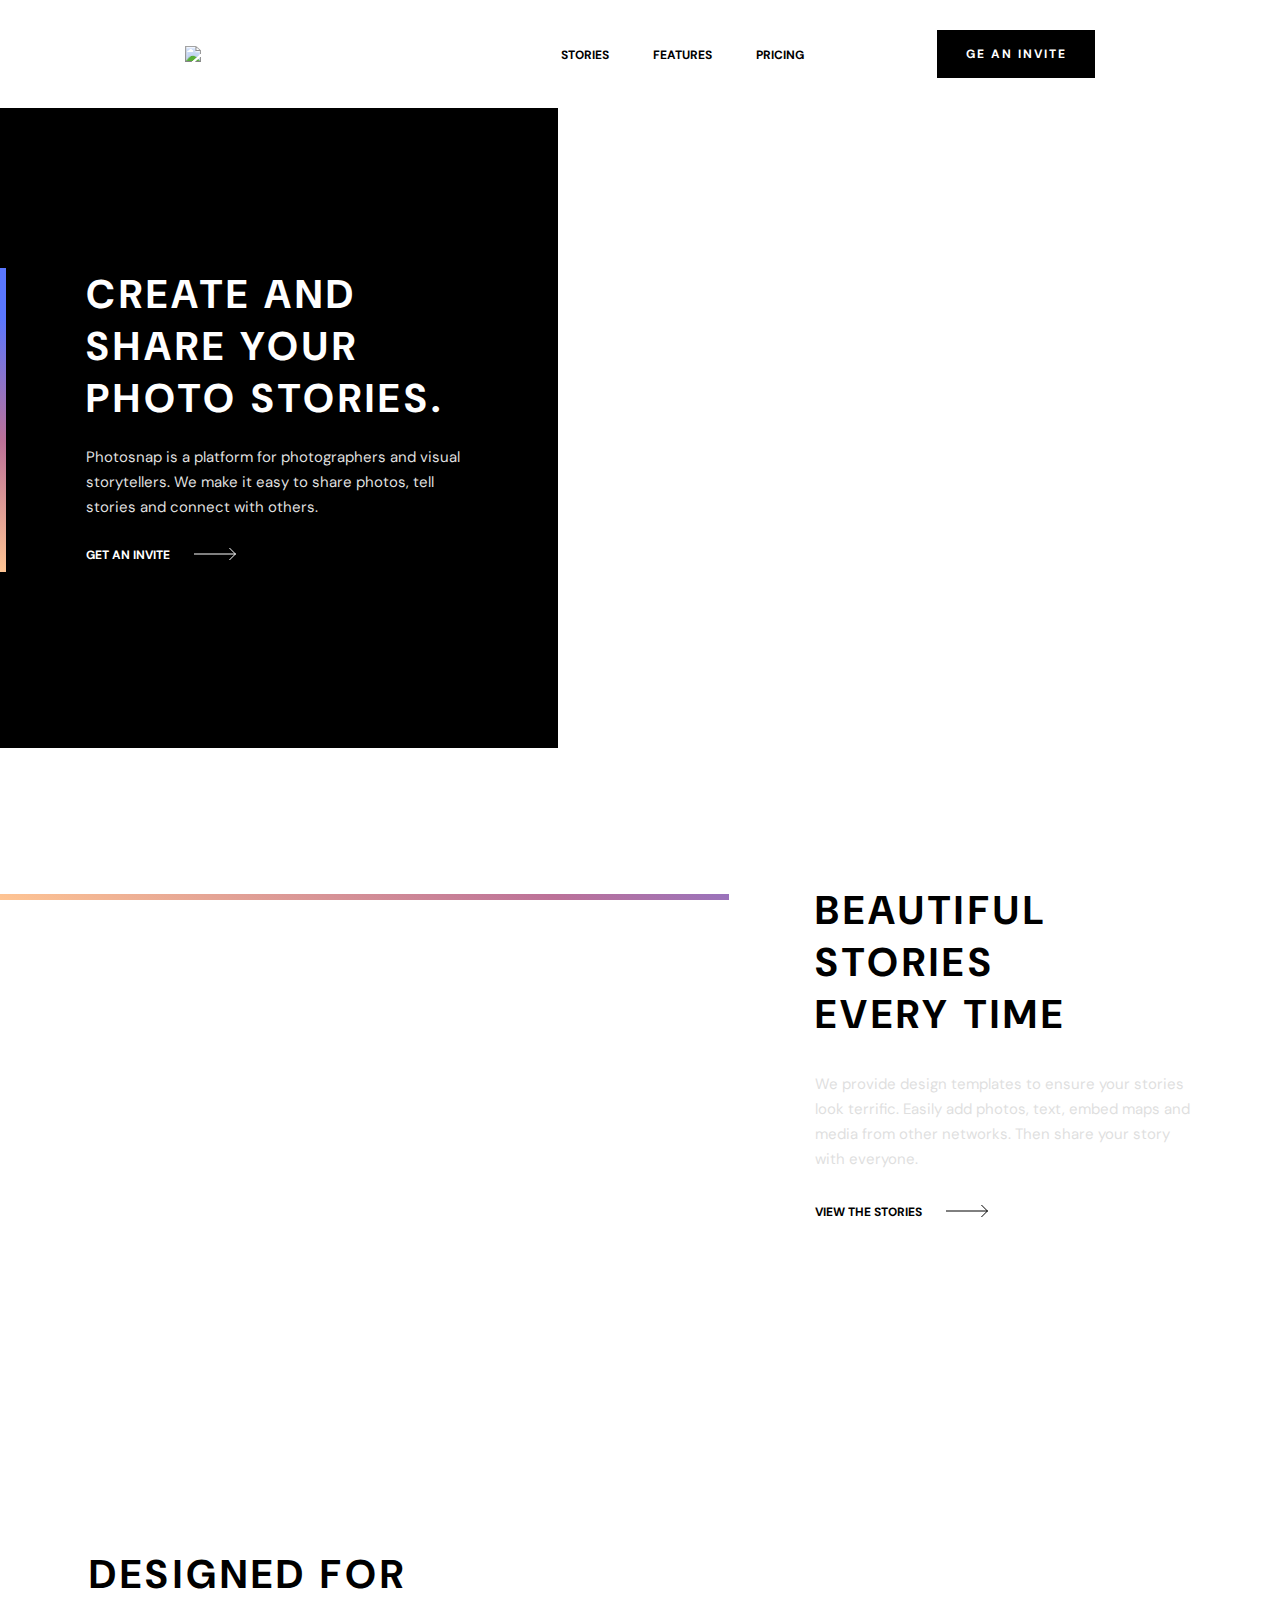
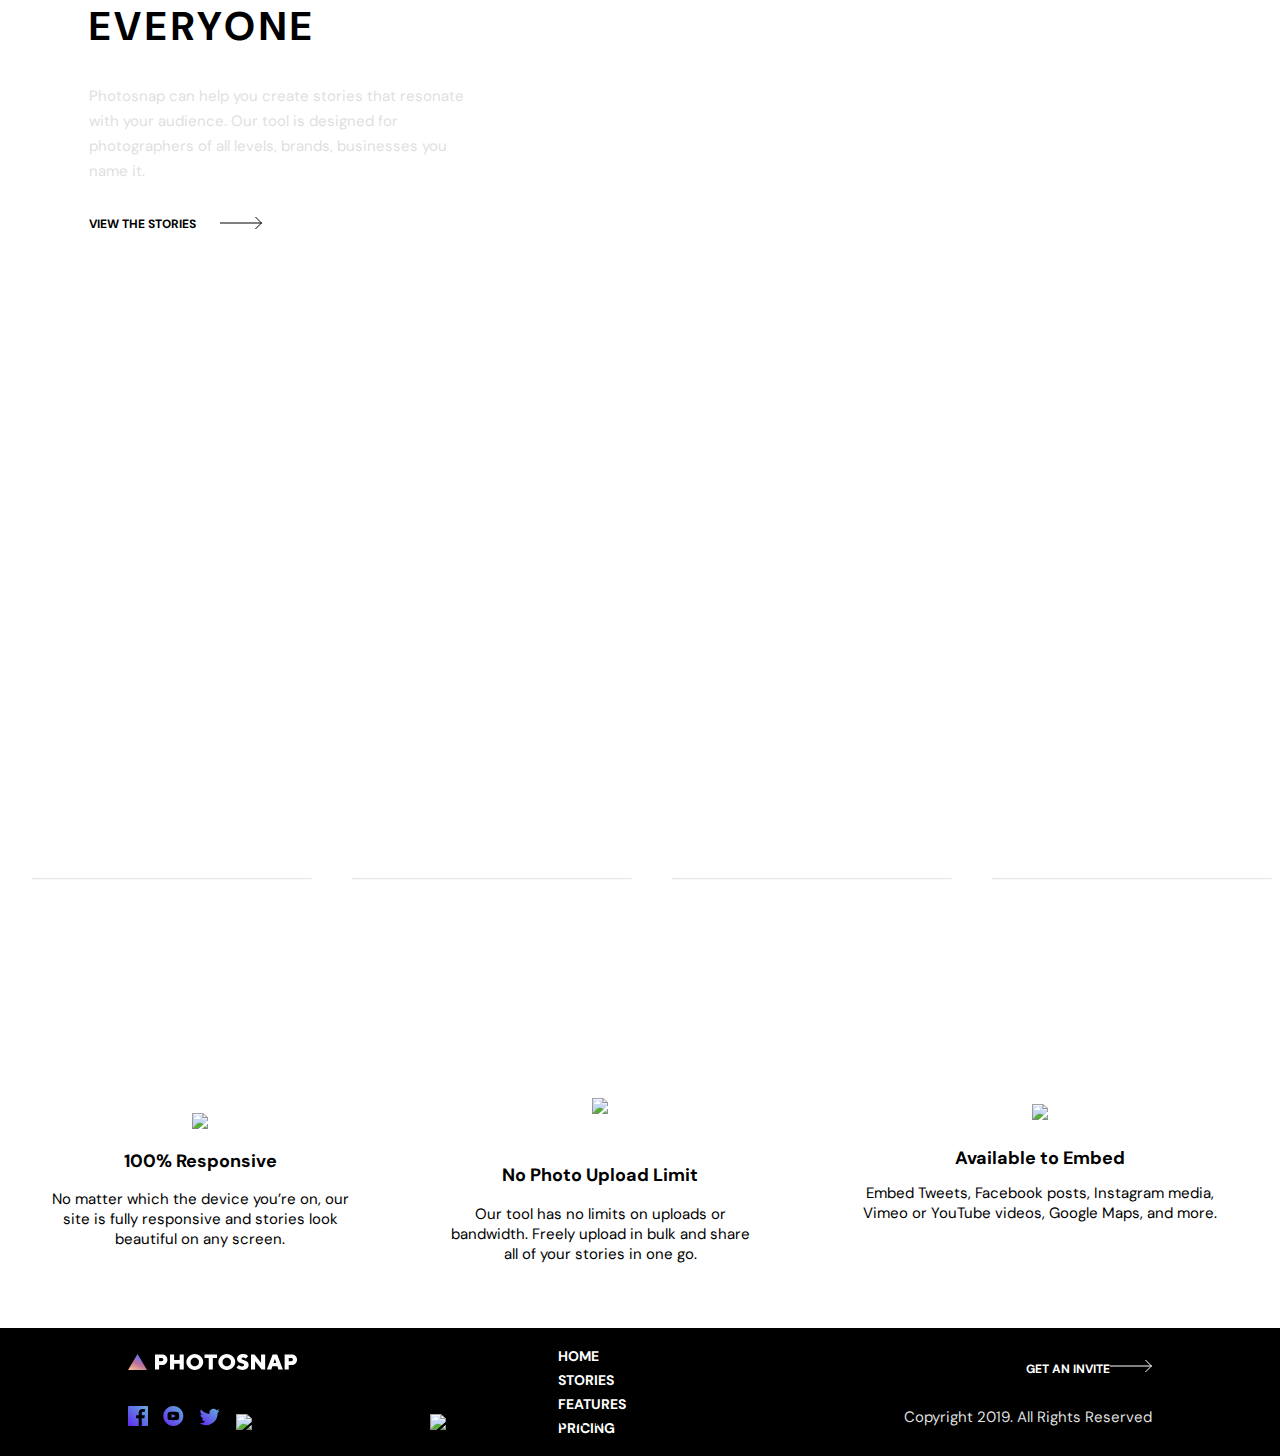
==== commit f06bfc0d: "updated the files" ====
--- a/index.html
+++ b/index.html
@@ -31,12 +31,12 @@
    
 
   <div class="mob-menu">
-    <img class="mob-open"  src="./starter-code/assets/shared/mobile/menu.svg" alt="openSvg">
+    <img class="mob-open"  src="./assets/shared/mobile/menu.svg" alt="openSvg">
     <div class="mob-wrapper close">
-      <img class="mob-close" src="./starter-code/assets/shared/mobile/close.svg"  alt="closeSvg">
+      <img class="mob-close" src="./assets/shared/mobile/close.svg"  alt="closeSvg">
       <div class="mob-list">
         <div class="nav-logo">
-          <img src="./starter-code/assets/shared/desktop/logo.svg" alt="logo">
+          <img src="./assets/shared/desktop/logo.svg" alt="logo">
         </div>
         <a href="./starter-code/stories.html" class="mob-list_item">Stories</a>
         <a href="./starter-code/features.html" class="mob-list_item">Features</a>
@@ -66,8 +66,8 @@
       <ul class="nav-list">
         <li class="nav-item">
           <a href="./starter-code/stories.html" class="nav-link">Stories</a></li>
-        <li><a href="./starter-code/features.html" class="nav-link">features</a></li>
-        <li><a href="./starter-code/pricing.html" class="nav-link">pricing</a></li>
+        <li><a href="features.html" class="nav-link">features</a></li>
+        <li><a href="#" class="nav-link">pricing</a></li>
        </ul>
    
       
@@ -75,7 +75,7 @@
       
       
      </nav>
-     <a class="cta" href="#"><button>Get an invite</button></a>  
+     <a class="cta" href="#"><button>Ge an invite</button></a>  
      </header> 
     
   
@@ -288,7 +288,7 @@
                <div class="mid-section-content">
                 <div class="mid-section-content-left">
                   <div class="mid-section-img-left">
-                    <img src="./starter-code/assets/features/desktop/boost-exposure.svg"/>
+                    <img src="./assets/features/desktop/responsive.svg"/>
                 </div>  
                         <div class="mid-mid">
                           <div class="mid-section-span-left">
@@ -304,7 +304,7 @@
                 <div class="mid-section-center">
                   <div class="mid-section-center-content">
                     <div class="mid-section-img-center">
-                      <img src="./starter-code/assets/features/desktop/no-limit.svg"/>
+                      <img src="./assets/features/desktop/no-limit.svg"/>
                   </div> 
                          <div class="cen-cen">
                           <div class="mid-section-span-center">
@@ -322,7 +322,7 @@
                 <div class="mid-section-right">
                     <div class="mid-section-right-content">
                       <div class="mid-section-img-right">
-                        <img src="./starter-code/assets/features/desktop/embed.svg"/>
+                        <img src="./assets/features/desktop/embed.svg"/>
                          </div>
                             <div class="right-right">
                               <div class="mid-section-paragraph-right">
@@ -375,8 +375,8 @@
                   <a href="#" class="facebook"><svg xmlns="http://www.w3.org/2000/svg" width="20" height="20"><defs><linearGradient id="a" x1="100%" x2="0%" y1="0%" y2="100%"><stop offset="0%" stop-color="#63AFDB"/><stop offset="100%" stop-color="#6028F1"/></linearGradient></defs><path fill="url(#a)" d="M18.896 0H1.104C.494 0 0 .494 0 1.104v17.793C0 19.506.494 20 1.104 20h9.58v-7.745H8.076V9.237h2.606V7.01c0-2.583 1.578-3.99 3.883-3.99 1.104 0 2.052.082 2.329.119v2.7h-1.598c-1.254 0-1.496.597-1.496 1.47v1.928h2.989l-.39 3.018h-2.6V20h5.098c.608 0 1.102-.494 1.102-1.104V1.104C20 .494 19.506 0 18.896 0z"/></svg></a>
                   <a href="#" class="youtube"><svg xmlns="http://www.w3.org/2000/svg" width="21" height="20"><defs><linearGradient id="a" x1="0%" x2="100%" y1="100%" y2="0%"><stop offset="0%" stop-color="#D3205A"/><stop offset="100%" stop-color="#FF5A5A"/></linearGradient></defs><path fill="url(#a)" d="M43.33 0c-5.523 0-10 4.478-10 10 0 5.523 4.477 10 10 10s10-4.477 10-10c0-5.522-4.477-10-10-10zm3.7 14.077c-1.75.12-5.653.12-7.402 0-1.896-.13-2.117-1.059-2.131-4.077.014-3.024.237-3.947 2.131-4.077 1.75-.12 5.652-.12 7.403 0 1.897.13 2.117 1.059 2.132 4.077-.015 3.024-.237 3.947-2.132 4.077zm-5.367-6.029l4.098 1.949-4.098 1.955V8.048z" transform="translate(-33)"/></svg></a>
                   <a href="#" clas="twitter"><svg xmlns="http://www.w3.org/2000/svg" width="21" height="18"><defs><linearGradient id="a" x1="100%" x2="0%" y1="16.979%" y2="83.021%"><stop offset="0%" stop-color="#65FFEB"/><stop offset="100%" stop-color="#27718A"/></linearGradient></defs><path fill="url(#a)" d="M86.66 3.797a8.192 8.192 0 01-2.357.646 4.11 4.11 0 001.805-2.27 8.22 8.22 0 01-2.606.996 4.096 4.096 0 00-2.995-1.296c-2.65 0-4.596 2.472-3.998 5.038a11.648 11.648 0 01-8.457-4.287 4.109 4.109 0 001.27 5.478 4.086 4.086 0 01-1.858-.513c-.045 1.901 1.318 3.68 3.291 4.075a4.113 4.113 0 01-1.853.07 4.106 4.106 0 003.833 2.85 8.25 8.25 0 01-6.075 1.7 11.616 11.616 0 006.29 1.843c7.618 0 11.922-6.434 11.662-12.205a8.354 8.354 0 002.048-2.124z" transform="translate(-66 -1)"/></svg></a>
-                  <a href="#" class="pinterest"> <svg xmlns="http://www.w3.org/2000/svg" width="20" height="20"><defs><linearGradient id="a" x1="100%" x2="0%" y1="0%" y2="100%"><stop offset="0%" stop-color="#F6C683"/><stop offset="100%" stop-color="#DE3838"/></linearGradient></defs><path fill="url(#a)" d="M109.99 0c-5.522 0-10 4.477-10 10 0 4.237 2.636 7.855 6.356 9.312-.088-.791-.167-2.005.035-2.868.181-.78 1.172-4.97 1.172-4.97s-.299-.6-.299-1.486c0-1.39.806-2.428 1.81-2.428.852 0 1.264.64 1.264 1.408 0 .858-.546 2.14-.828 3.33-.236.995.5 1.807 1.48 1.807 1.778 0 3.144-1.874 3.144-4.58 0-2.393-1.72-4.068-4.176-4.068-2.845 0-4.515 2.135-4.515 4.34 0 .859.33 1.781.744 2.281a.3.3 0 01.069.288l-.278 1.133c-.044.183-.145.223-.335.134-1.249-.581-2.03-2.407-2.03-3.874 0-3.154 2.292-6.052 6.608-6.052 3.469 0 6.165 2.473 6.165 5.776 0 3.447-2.173 6.22-5.19 6.22-1.013 0-1.965-.525-2.291-1.148l-.623 2.378c-.226.869-.835 1.958-1.244 2.621.937.29 1.931.446 2.962.446 5.523 0 10-4.477 10-10s-4.477-10-10-10z" transform="translate(-100)"/></svg></a>
-                  <a href="#" class="twitter"> <svg xmlns="http://www.w3.org/2000/svg" width="21" height="18"><defs><linearGradient id="a" x1="100%" x2="0%" y1="16.979%" y2="83.021%"><stop offset="0%" stop-color="#65FFEB"/><stop offset="100%" stop-color="#27718A"/></linearGradient></defs><path fill="url(#a)" d="M86.66 3.797a8.192 8.192 0 01-2.357.646 4.11 4.11 0 001.805-2.27 8.22 8.22 0 01-2.606.996 4.096 4.096 0 00-2.995-1.296c-2.65 0-4.596 2.472-3.998 5.038a11.648 11.648 0 01-8.457-4.287 4.109 4.109 0 001.27 5.478 4.086 4.086 0 01-1.858-.513c-.045 1.901 1.318 3.68 3.291 4.075a4.113 4.113 0 01-1.853.07 4.106 4.106 0 003.833 2.85 8.25 8.25 0 01-6.075 1.7 11.616 11.616 0 006.29 1.843c7.618 0 11.922-6.434 11.662-12.205a8.354 8.354 0 002.048-2.124z" transform="translate(-66 -1)"/></svg></a>
+                  <a href="#"><img src="./assets/shared/desktop/pinterest.svg" alt="pinterest"></a>
+                  <a href="#"><img src="./assets/shared/desktop/instagram.svg" alt="instagram"></a>
                 </ul>
               </div>
             </div>
@@ -385,10 +385,10 @@
     
             <div class="footer-nav-links">
               <ul class="footer-links">
-                <a href=""><li>Home</li> </a>
-                <a href="./starter-code/stories.html"><li>Stories</li> </a>
-                <a href="./starter-code/features.html"><li>Features</li> </a>
-                <a href="./starter-code/pricing.html"><li>Pricing</li> </a>
+                <a href="index.html"><li>Home</li> </a>
+                <a href="stories.html"><li>Stories</li> </a>
+                <a href="features.html"><li>Features</li> </a>
+                <a href="pricing.html"><li>Pricing</li> </a>
               </ul>
             </div>
     
@@ -415,6 +415,6 @@
    
 
 
-        <script src="./starter-code/js/menu.js"></script>
+        <script src="/starter/menu.js"></script>
 </body>
 </html>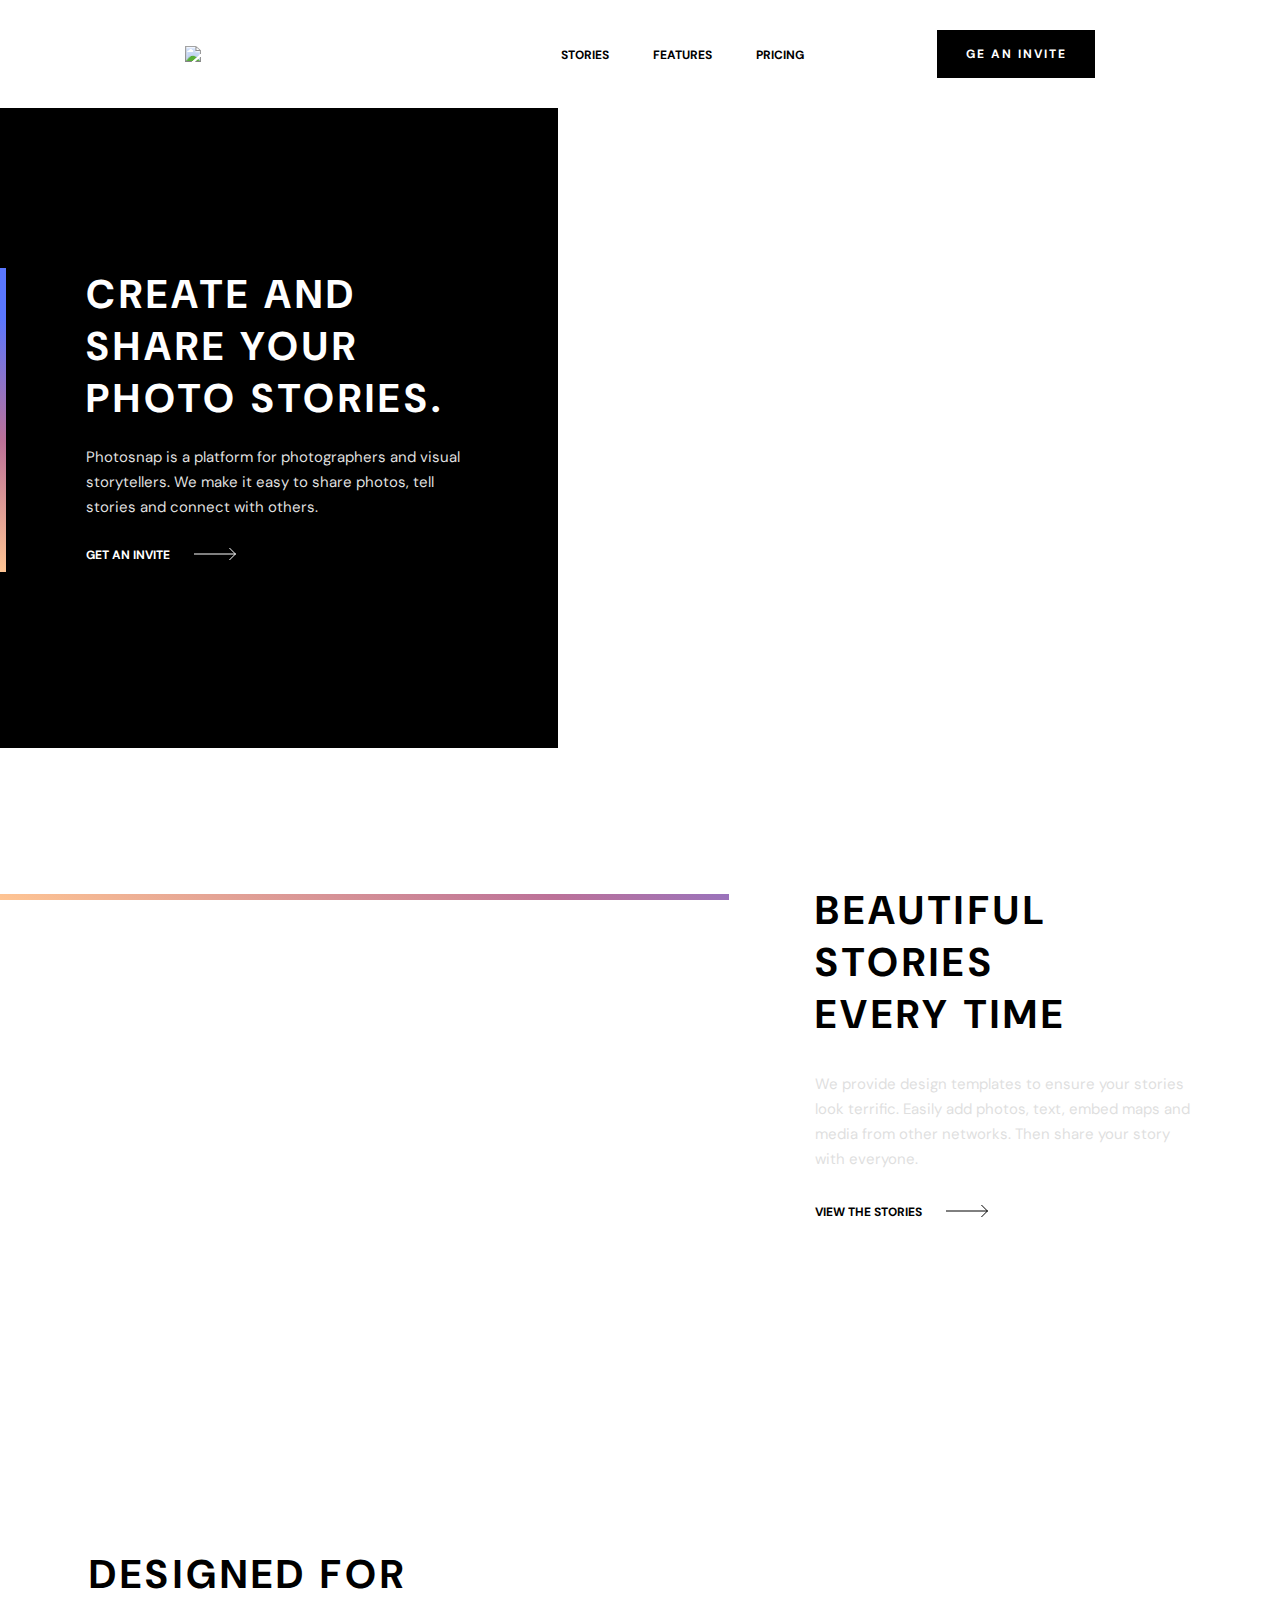
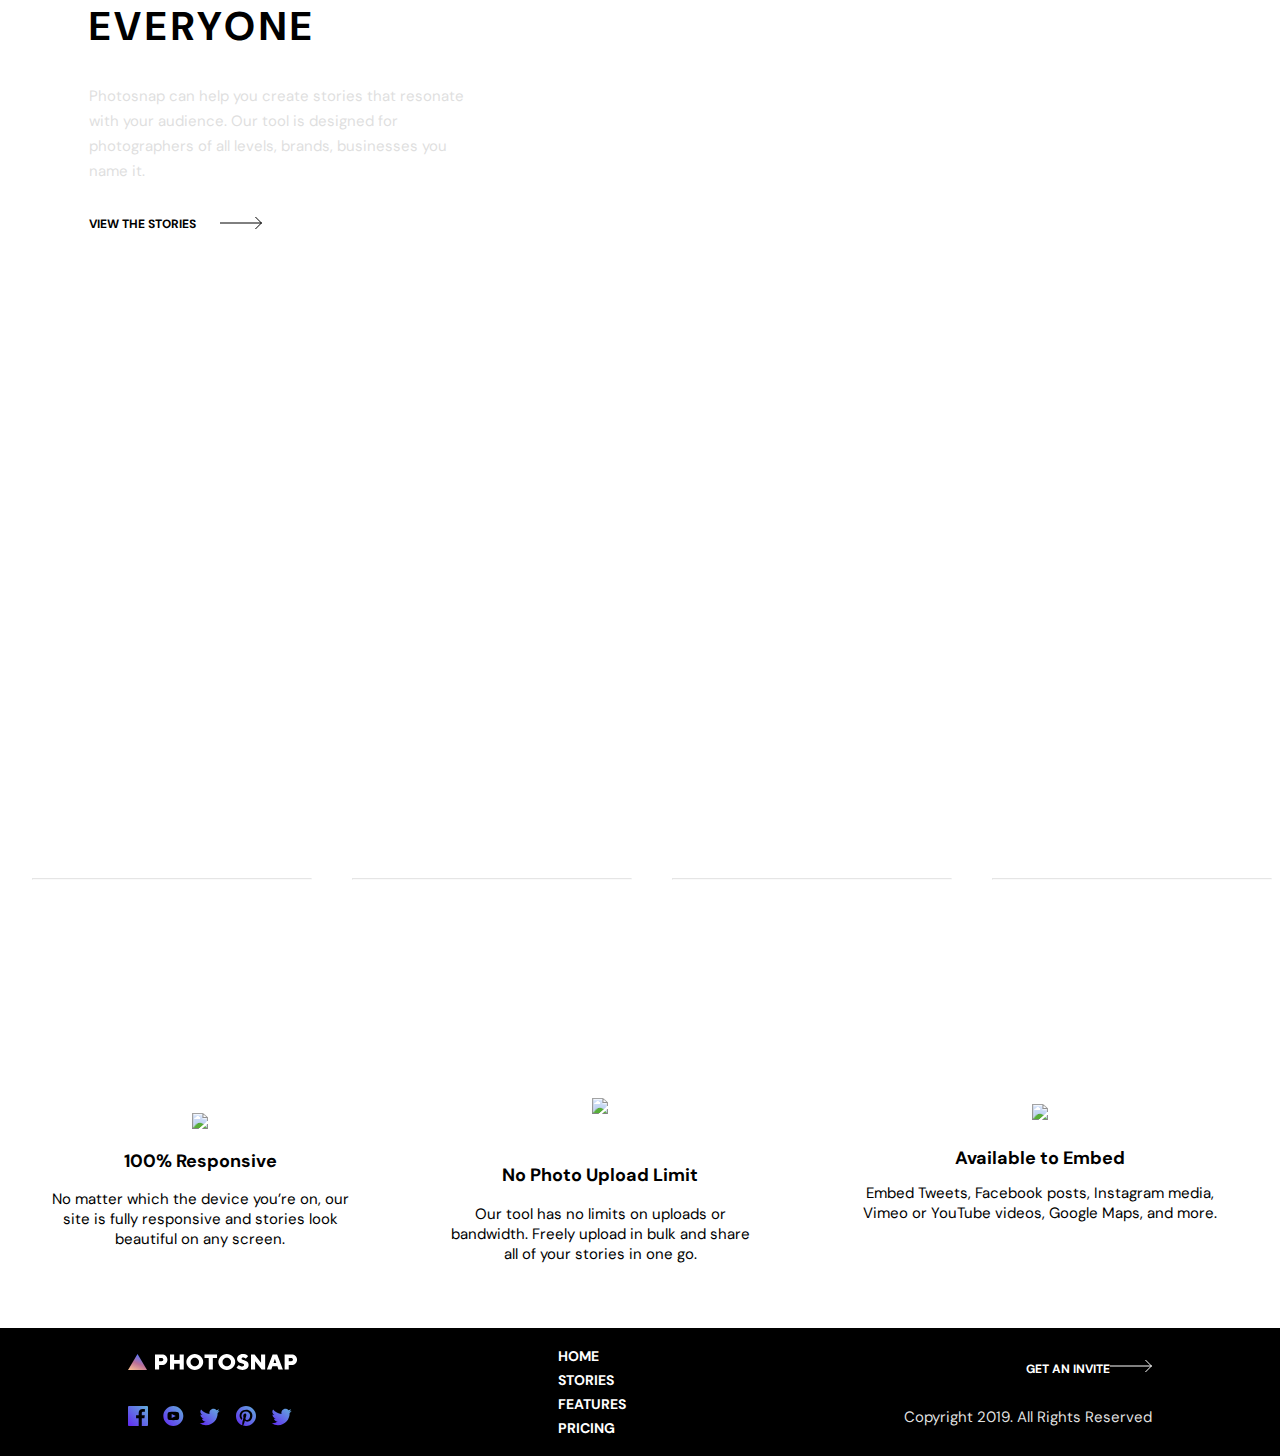
==== commit 88bbc6f6: "Merge branch 'dev' of https://github.com/AmaliTech-Training-Academy/photosnap into dev" ====
--- a/index.html
+++ b/index.html
@@ -36,7 +36,7 @@
       <img class="mob-close" src="./assets/shared/mobile/close.svg"  alt="closeSvg">
       <div class="mob-list">
         <div class="nav-logo">
-          <img src="./assets/shared/desktop/logo.svg" alt="logo">
+          <img src="../assets/shared/desktop/logo.svg" alt="logo">
         </div>
         <a href="./starter-code/stories.html" class="mob-list_item">Stories</a>
         <a href="./starter-code/features.html" class="mob-list_item">Features</a>
@@ -66,8 +66,8 @@
       <ul class="nav-list">
         <li class="nav-item">
           <a href="./starter-code/stories.html" class="nav-link">Stories</a></li>
-        <li><a href="features.html" class="nav-link">features</a></li>
-        <li><a href="#" class="nav-link">pricing</a></li>
+        <li><a href="./starter-code/features.html" class="nav-link">features</a></li>
+        <li><a href="./starter-code/pricing.html" class="nav-link">pricing</a></li>
        </ul>
    
       
@@ -288,7 +288,7 @@
                <div class="mid-section-content">
                 <div class="mid-section-content-left">
                   <div class="mid-section-img-left">
-                    <img src="./assets/features/desktop/responsive.svg"/>
+                    <img src="../assets/features/desktop/responsive.svg"/>
                 </div>  
                         <div class="mid-mid">
                           <div class="mid-section-span-left">
@@ -304,7 +304,7 @@
                 <div class="mid-section-center">
                   <div class="mid-section-center-content">
                     <div class="mid-section-img-center">
-                      <img src="./assets/features/desktop/no-limit.svg"/>
+                      <img src="../assets/features/desktop/no-limit.svg"/>
                   </div> 
                          <div class="cen-cen">
                           <div class="mid-section-span-center">
@@ -322,7 +322,7 @@
                 <div class="mid-section-right">
                     <div class="mid-section-right-content">
                       <div class="mid-section-img-right">
-                        <img src="./assets/features/desktop/embed.svg"/>
+                        <img src="../assets/features/desktop/embed.svg"/>
                          </div>
                             <div class="right-right">
                               <div class="mid-section-paragraph-right">
@@ -375,8 +375,8 @@
                   <a href="#" class="facebook"><svg xmlns="http://www.w3.org/2000/svg" width="20" height="20"><defs><linearGradient id="a" x1="100%" x2="0%" y1="0%" y2="100%"><stop offset="0%" stop-color="#63AFDB"/><stop offset="100%" stop-color="#6028F1"/></linearGradient></defs><path fill="url(#a)" d="M18.896 0H1.104C.494 0 0 .494 0 1.104v17.793C0 19.506.494 20 1.104 20h9.58v-7.745H8.076V9.237h2.606V7.01c0-2.583 1.578-3.99 3.883-3.99 1.104 0 2.052.082 2.329.119v2.7h-1.598c-1.254 0-1.496.597-1.496 1.47v1.928h2.989l-.39 3.018h-2.6V20h5.098c.608 0 1.102-.494 1.102-1.104V1.104C20 .494 19.506 0 18.896 0z"/></svg></a>
                   <a href="#" class="youtube"><svg xmlns="http://www.w3.org/2000/svg" width="21" height="20"><defs><linearGradient id="a" x1="0%" x2="100%" y1="100%" y2="0%"><stop offset="0%" stop-color="#D3205A"/><stop offset="100%" stop-color="#FF5A5A"/></linearGradient></defs><path fill="url(#a)" d="M43.33 0c-5.523 0-10 4.478-10 10 0 5.523 4.477 10 10 10s10-4.477 10-10c0-5.522-4.477-10-10-10zm3.7 14.077c-1.75.12-5.653.12-7.402 0-1.896-.13-2.117-1.059-2.131-4.077.014-3.024.237-3.947 2.131-4.077 1.75-.12 5.652-.12 7.403 0 1.897.13 2.117 1.059 2.132 4.077-.015 3.024-.237 3.947-2.132 4.077zm-5.367-6.029l4.098 1.949-4.098 1.955V8.048z" transform="translate(-33)"/></svg></a>
                   <a href="#" clas="twitter"><svg xmlns="http://www.w3.org/2000/svg" width="21" height="18"><defs><linearGradient id="a" x1="100%" x2="0%" y1="16.979%" y2="83.021%"><stop offset="0%" stop-color="#65FFEB"/><stop offset="100%" stop-color="#27718A"/></linearGradient></defs><path fill="url(#a)" d="M86.66 3.797a8.192 8.192 0 01-2.357.646 4.11 4.11 0 001.805-2.27 8.22 8.22 0 01-2.606.996 4.096 4.096 0 00-2.995-1.296c-2.65 0-4.596 2.472-3.998 5.038a11.648 11.648 0 01-8.457-4.287 4.109 4.109 0 001.27 5.478 4.086 4.086 0 01-1.858-.513c-.045 1.901 1.318 3.68 3.291 4.075a4.113 4.113 0 01-1.853.07 4.106 4.106 0 003.833 2.85 8.25 8.25 0 01-6.075 1.7 11.616 11.616 0 006.29 1.843c7.618 0 11.922-6.434 11.662-12.205a8.354 8.354 0 002.048-2.124z" transform="translate(-66 -1)"/></svg></a>
-                  <a href="#"><img src="./assets/shared/desktop/pinterest.svg" alt="pinterest"></a>
-                  <a href="#"><img src="./assets/shared/desktop/instagram.svg" alt="instagram"></a>
+                  <a href="#" class="pinterest"> <svg xmlns="http://www.w3.org/2000/svg" width="20" height="20"><defs><linearGradient id="a" x1="100%" x2="0%" y1="0%" y2="100%"><stop offset="0%" stop-color="#F6C683"/><stop offset="100%" stop-color="#DE3838"/></linearGradient></defs><path fill="url(#a)" d="M109.99 0c-5.522 0-10 4.477-10 10 0 4.237 2.636 7.855 6.356 9.312-.088-.791-.167-2.005.035-2.868.181-.78 1.172-4.97 1.172-4.97s-.299-.6-.299-1.486c0-1.39.806-2.428 1.81-2.428.852 0 1.264.64 1.264 1.408 0 .858-.546 2.14-.828 3.33-.236.995.5 1.807 1.48 1.807 1.778 0 3.144-1.874 3.144-4.58 0-2.393-1.72-4.068-4.176-4.068-2.845 0-4.515 2.135-4.515 4.34 0 .859.33 1.781.744 2.281a.3.3 0 01.069.288l-.278 1.133c-.044.183-.145.223-.335.134-1.249-.581-2.03-2.407-2.03-3.874 0-3.154 2.292-6.052 6.608-6.052 3.469 0 6.165 2.473 6.165 5.776 0 3.447-2.173 6.22-5.19 6.22-1.013 0-1.965-.525-2.291-1.148l-.623 2.378c-.226.869-.835 1.958-1.244 2.621.937.29 1.931.446 2.962.446 5.523 0 10-4.477 10-10s-4.477-10-10-10z" transform="translate(-100)"/></svg></a>
+                  <a href="#" class="twitter"> <svg xmlns="http://www.w3.org/2000/svg" width="21" height="18"><defs><linearGradient id="a" x1="100%" x2="0%" y1="16.979%" y2="83.021%"><stop offset="0%" stop-color="#65FFEB"/><stop offset="100%" stop-color="#27718A"/></linearGradient></defs><path fill="url(#a)" d="M86.66 3.797a8.192 8.192 0 01-2.357.646 4.11 4.11 0 001.805-2.27 8.22 8.22 0 01-2.606.996 4.096 4.096 0 00-2.995-1.296c-2.65 0-4.596 2.472-3.998 5.038a11.648 11.648 0 01-8.457-4.287 4.109 4.109 0 001.27 5.478 4.086 4.086 0 01-1.858-.513c-.045 1.901 1.318 3.68 3.291 4.075a4.113 4.113 0 01-1.853.07 4.106 4.106 0 003.833 2.85 8.25 8.25 0 01-6.075 1.7 11.616 11.616 0 006.29 1.843c7.618 0 11.922-6.434 11.662-12.205a8.354 8.354 0 002.048-2.124z" transform="translate(-66 -1)"/></svg></a>
                 </ul>
               </div>
             </div>
@@ -385,10 +385,10 @@
     
             <div class="footer-nav-links">
               <ul class="footer-links">
-                <a href="index.html"><li>Home</li> </a>
-                <a href="stories.html"><li>Stories</li> </a>
-                <a href="features.html"><li>Features</li> </a>
-                <a href="pricing.html"><li>Pricing</li> </a>
+                <a href=""><li>Home</li> </a>
+                <a href="./starter-code/stories.html"><li>Stories</li> </a>
+                <a href="./starter-code/features.html"><li>Features</li> </a>
+                <a href="./starter-code/pricing.html"><li>Pricing</li> </a>
               </ul>
             </div>
     
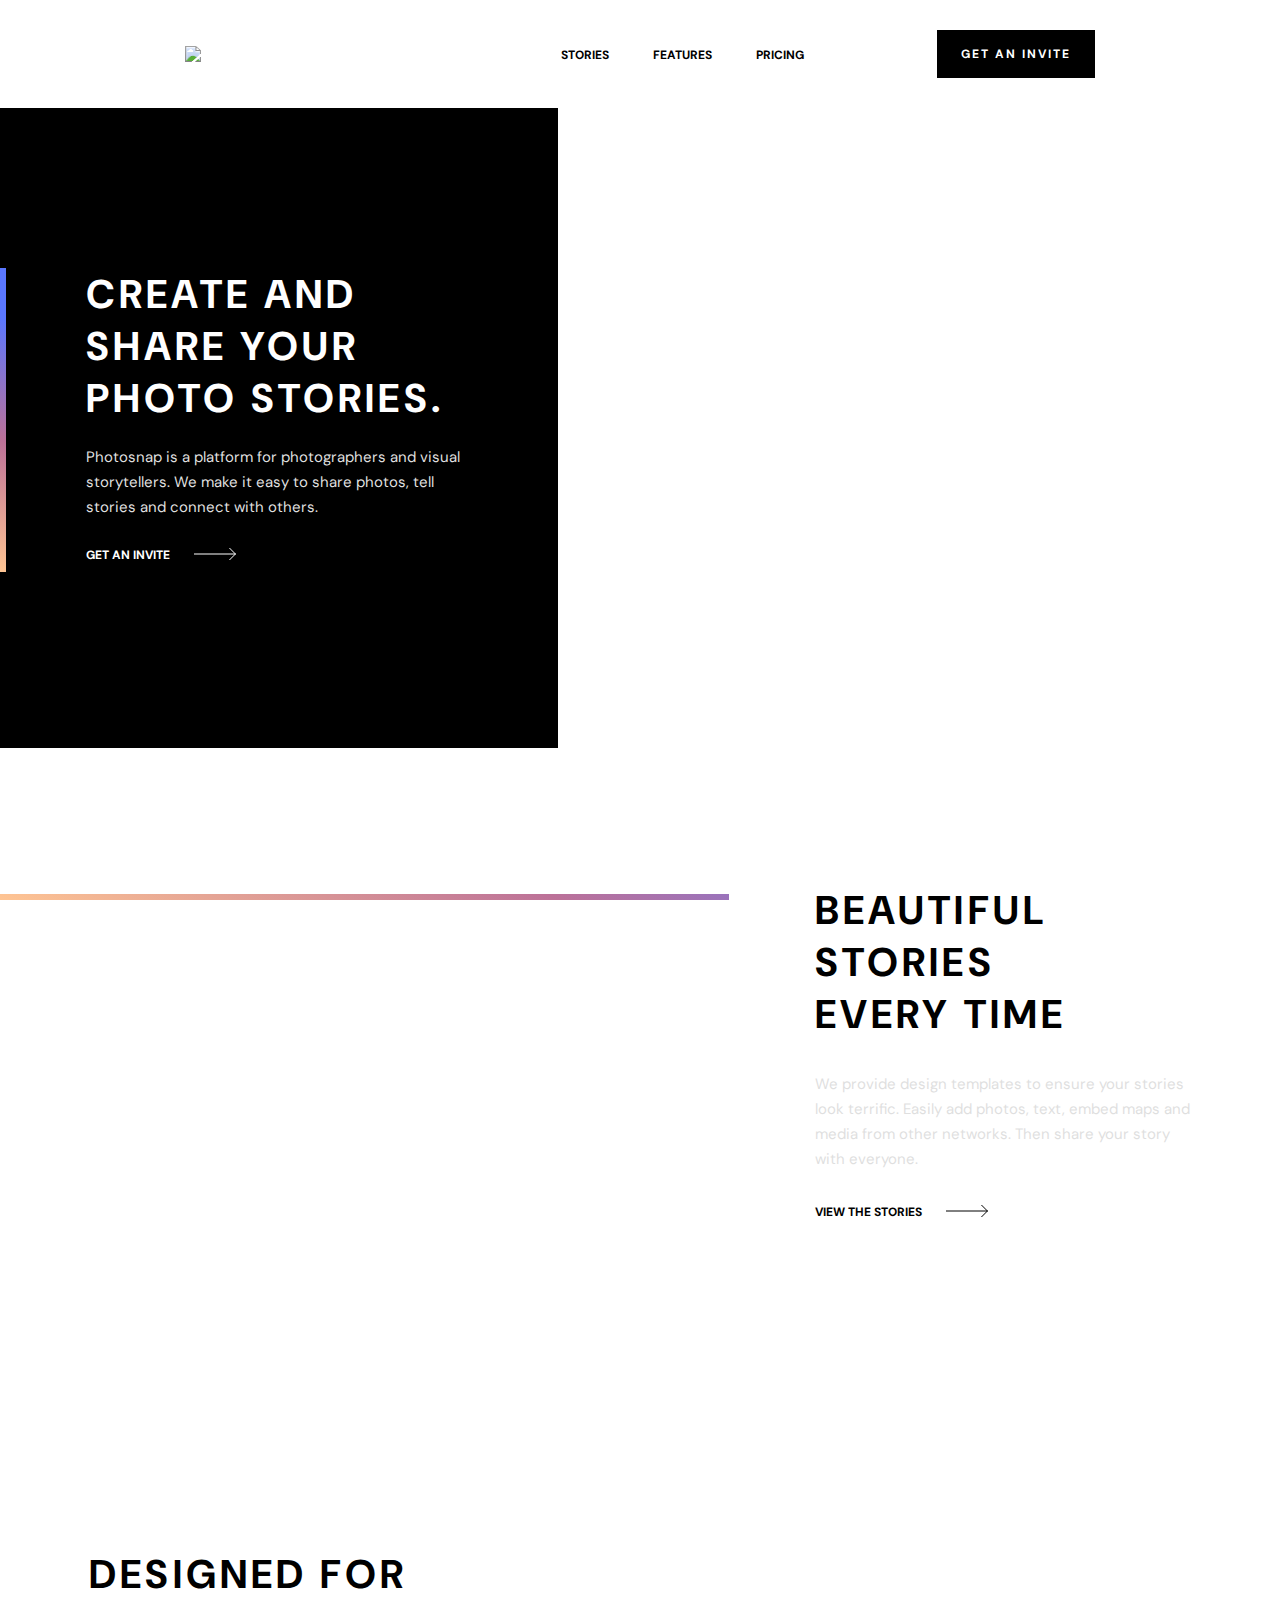
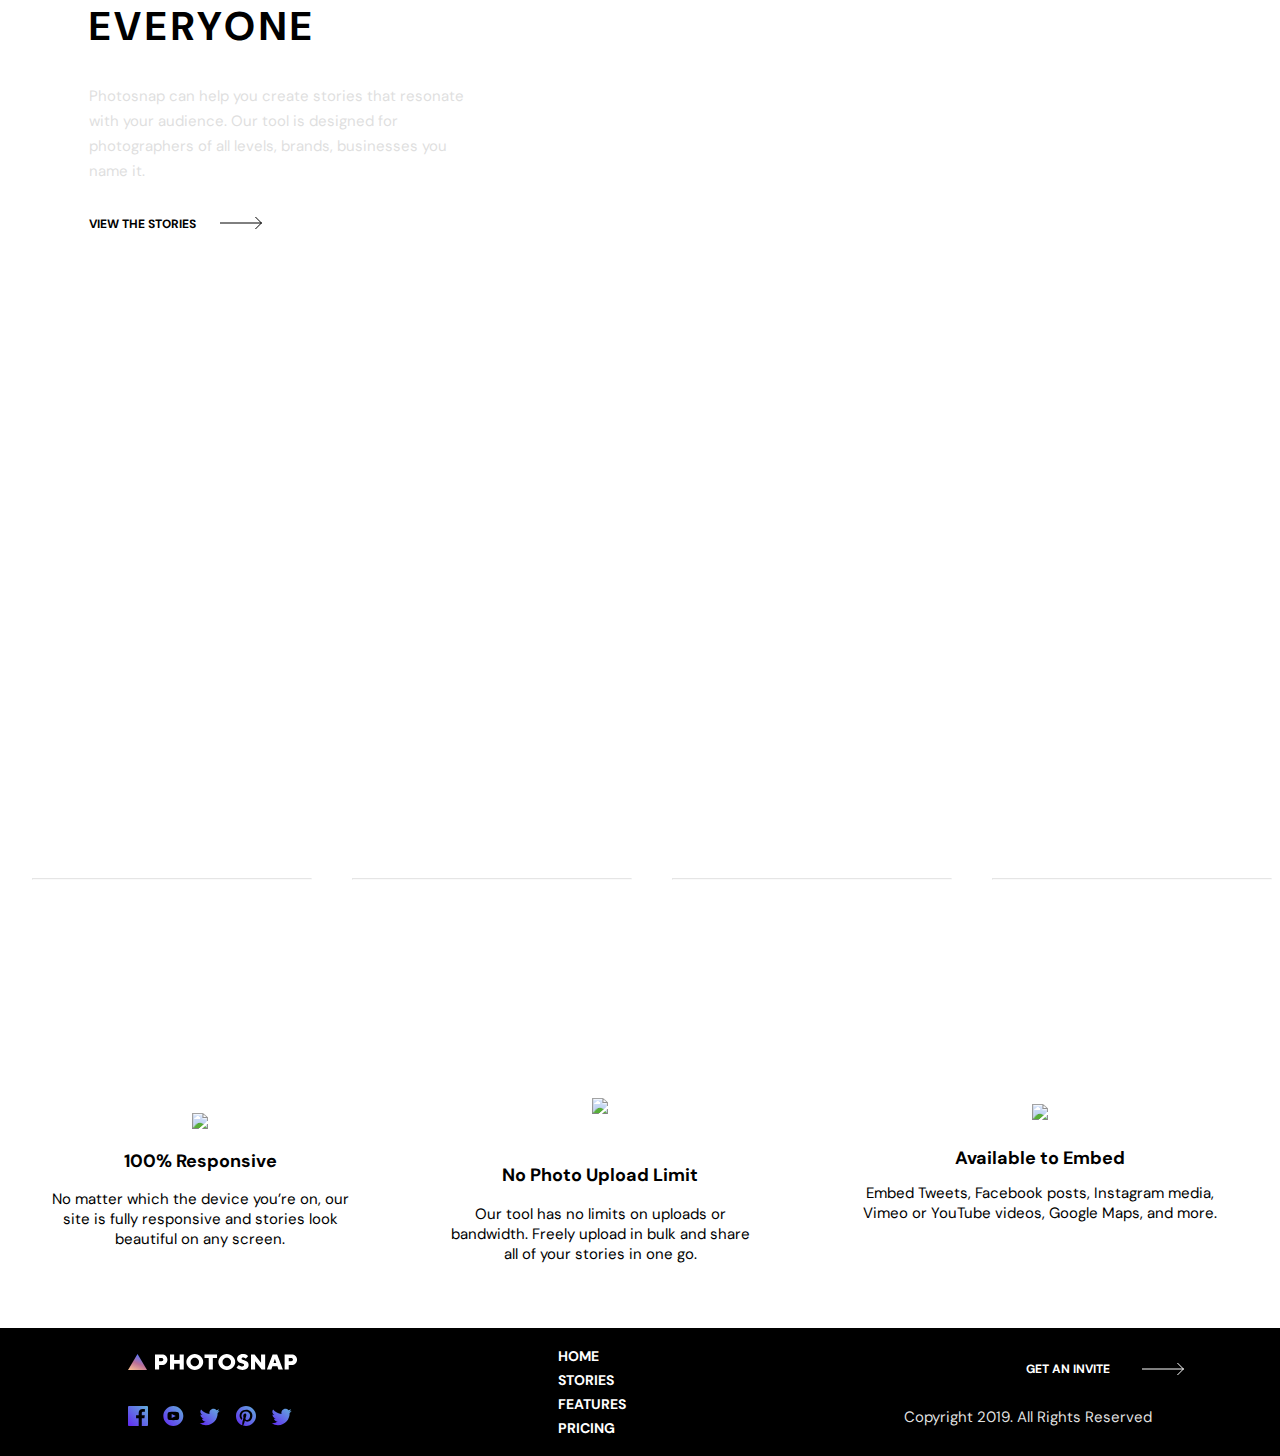
==== commit 9a29c524: "fixed the icons" ====
--- a/index.html
+++ b/index.html
@@ -31,12 +31,12 @@
    
 
   <div class="mob-menu">
-    <img class="mob-open"  src="./assets/shared/mobile/menu.svg" alt="openSvg">
+    <img class="mob-open"  src="./starter-code/assets/shared/mobile/menu.svg" alt="openSvg">
     <div class="mob-wrapper close">
-      <img class="mob-close" src="./assets/shared/mobile/close.svg"  alt="closeSvg">
+      <img class="mob-close" src="./starter-code/assets/shared/mobile/close.svg"  alt="closeSvg">
       <div class="mob-list">
         <div class="nav-logo">
-          <img src="../assets/shared/desktop/logo.svg" alt="logo">
+          <img src="../starter-code/assets/shared/desktop/logo.svg" alt="logo">
         </div>
         <a href="./starter-code/stories.html" class="mob-list_item">Stories</a>
         <a href="./starter-code/features.html" class="mob-list_item">Features</a>
@@ -53,7 +53,7 @@
 
    <header>
           
-            <img src="../starter/assets/shared/desktop/logo.svg" class="logo"/>
+            <img src="./starter-code/assets/shared/desktop/logo.svg" class="logo"/>
             <div class="openMenu">
            
             </div> 
@@ -75,7 +75,7 @@
       
       
      </nav>
-     <a class="cta" href="#"><button>Ge an invite</button></a>  
+     <a class="cta" href="#"><button>Get an invite</button></a>  
      </header> 
     
   
@@ -288,7 +288,7 @@
                <div class="mid-section-content">
                 <div class="mid-section-content-left">
                   <div class="mid-section-img-left">
-                    <img src="../assets/features/desktop/responsive.svg"/>
+                    <img src="./starter-code/assets/features/desktop/boost-exposure.svg"/>
                 </div>  
                         <div class="mid-mid">
                           <div class="mid-section-span-left">
@@ -304,7 +304,7 @@
                 <div class="mid-section-center">
                   <div class="mid-section-center-content">
                     <div class="mid-section-img-center">
-                      <img src="../assets/features/desktop/no-limit.svg"/>
+                      <img src="./starter-code/assets/features/desktop/no-limit.svg"/>
                   </div> 
                          <div class="cen-cen">
                           <div class="mid-section-span-center">
@@ -322,7 +322,7 @@
                 <div class="mid-section-right">
                     <div class="mid-section-right-content">
                       <div class="mid-section-img-right">
-                        <img src="../assets/features/desktop/embed.svg"/>
+                        <img src="./starter-code/assets/features/desktop/embed.svg"/>
                          </div>
                             <div class="right-right">
                               <div class="mid-section-paragraph-right">
@@ -415,6 +415,6 @@
    
 
 
-        <script src="/starter/menu.js"></script>
+        <script src="./starter-code/js/menu.js"></script>
 </body>
 </html>--- a/starter-code/css/main.css
+++ b/starter-code/css/main.css
@@ -830,6 +830,12 @@
 
 .extra-nav{
   text-align: right;
+} 
+
+.extra-nav svg{
+  position: relative;
+  left: 2rem;
+  top: 0.2rem;
 }
 
 .extra-nav a{
@@ -1049,7 +1055,8 @@
   width:128px;
   height: 6px;
   position: absolute;
-  top: 390px;
+  top: 395px;
+  left: 2rem;
  
 }
 
@@ -1108,7 +1115,7 @@
 .logo1{
   position: relative;
   bottom: 10rem;
-  left: 50%;
+  left: 40%;
 
 } 
 
@@ -1117,7 +1124,7 @@
  
   position: relative;
   bottom: 10rem;
-  left: 50%;
+  left: 40%;
 
 }
 
@@ -1146,6 +1153,9 @@
 
 .line hr{
   width: 310px;
+  position: relative;
+  bottom: 8rem;
+
 }
 
 
@@ -1164,23 +1174,23 @@
 
 .read-story-content-arrow{
   position: relative;
-  left: 3.5rem;
+  left: 1rem;
 }  
 
 
 .read-story-content-arrow1{
   position: relative;
-  left: 3.5rem;
+  left: 1rem;
 }
 
 .read-story-content-arrow2{
   position: relative;
-  left: 3.5rem;
+  left: 1rem;
 }
 
 .read-story-content-arrow3{
   position: relative;
-  left: 3.5rem;
+  left: 1rem;
 }
 
 
@@ -1228,7 +1238,7 @@
 }
 .mob-list{
 
-  height: 45%;
+  height: 55%;
   width: 100%;
   position: fixed;
   right: 0;
@@ -1259,8 +1269,8 @@
   
   width: 300px;
   position: relative;
-  top: 5rem;
-  right: 7%;
+  top: 8rem;
+  right: 3%;
 }  
 
 .mob-open{  
@@ -1274,7 +1284,7 @@
 {
   position: relative;
   top: 2rem;
-  right: 6rem;
+  right: 4rem;
 }
 
 
@@ -1283,7 +1293,7 @@
   position: relative;
   
  font-weight: 700;
- top: 7rem;
+ top: 3rem;
  width: 300px;
   align-items: center;
   color: var(--Angel);
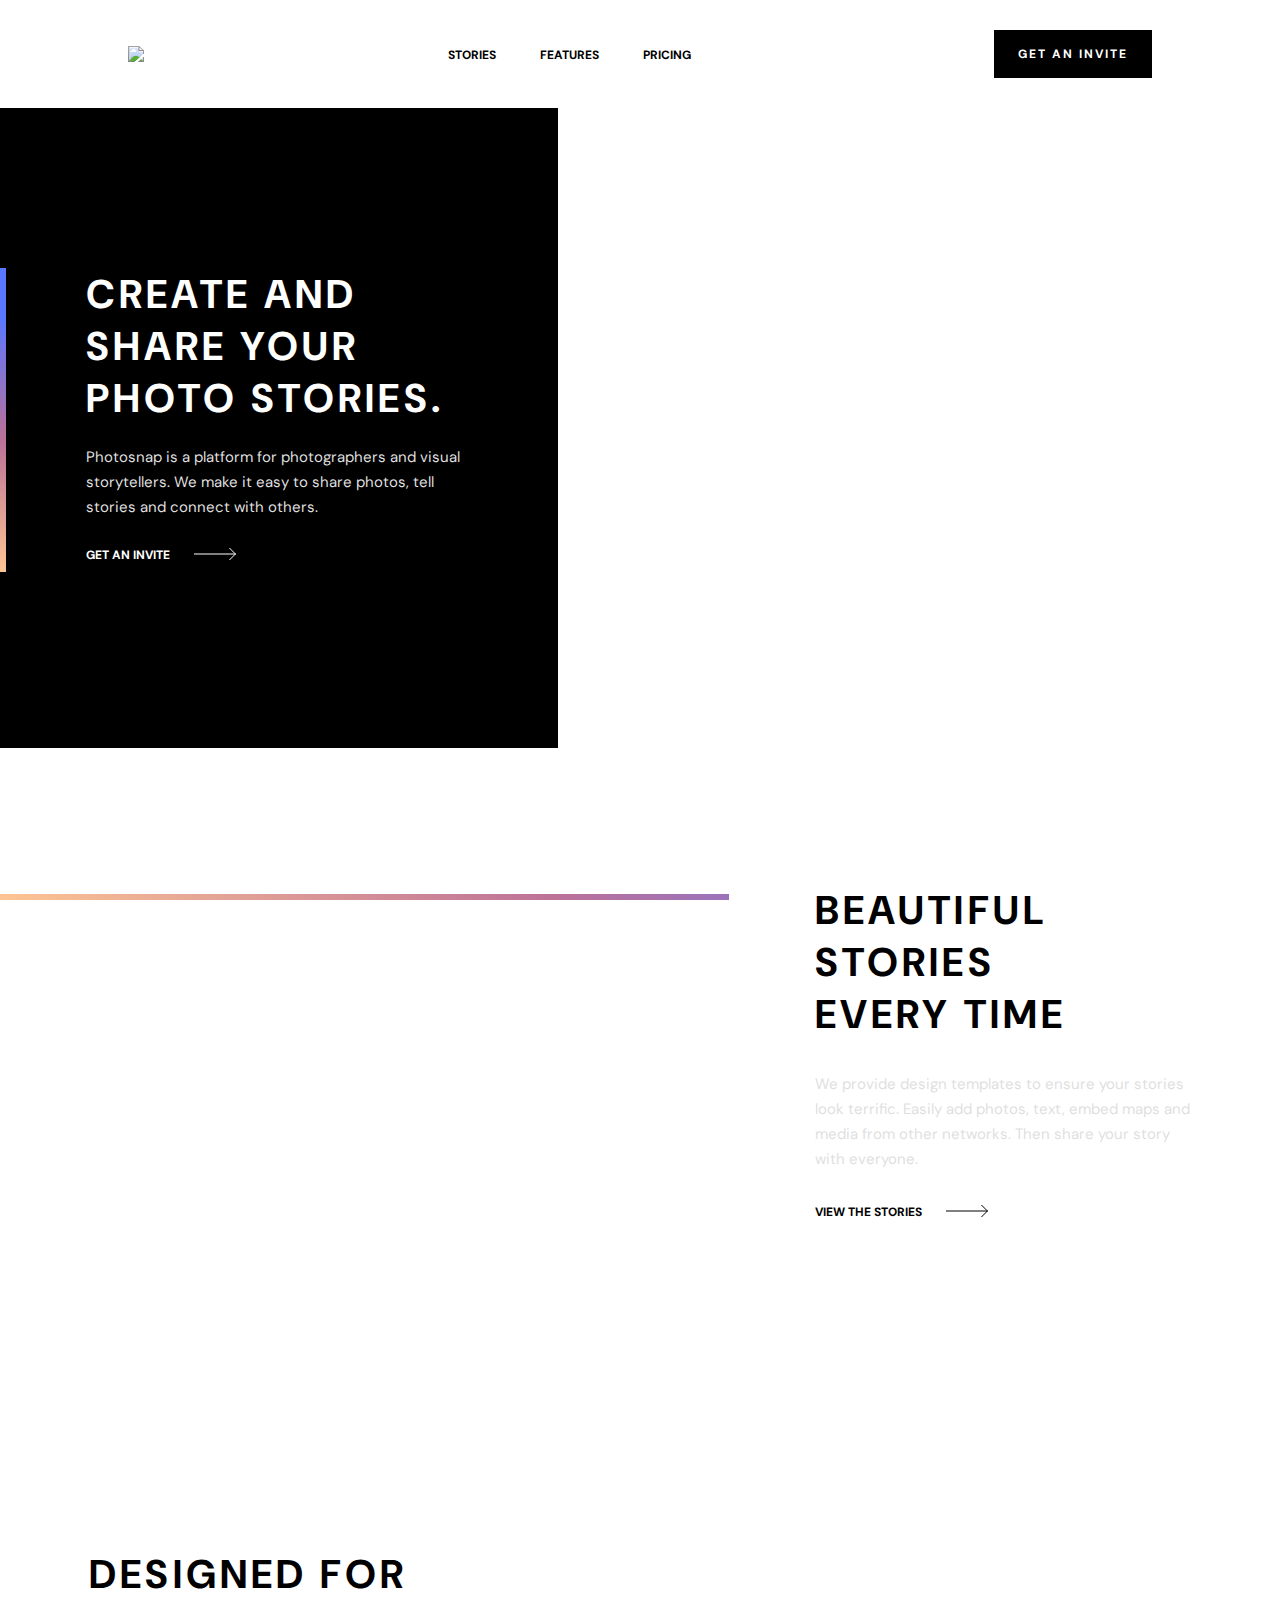
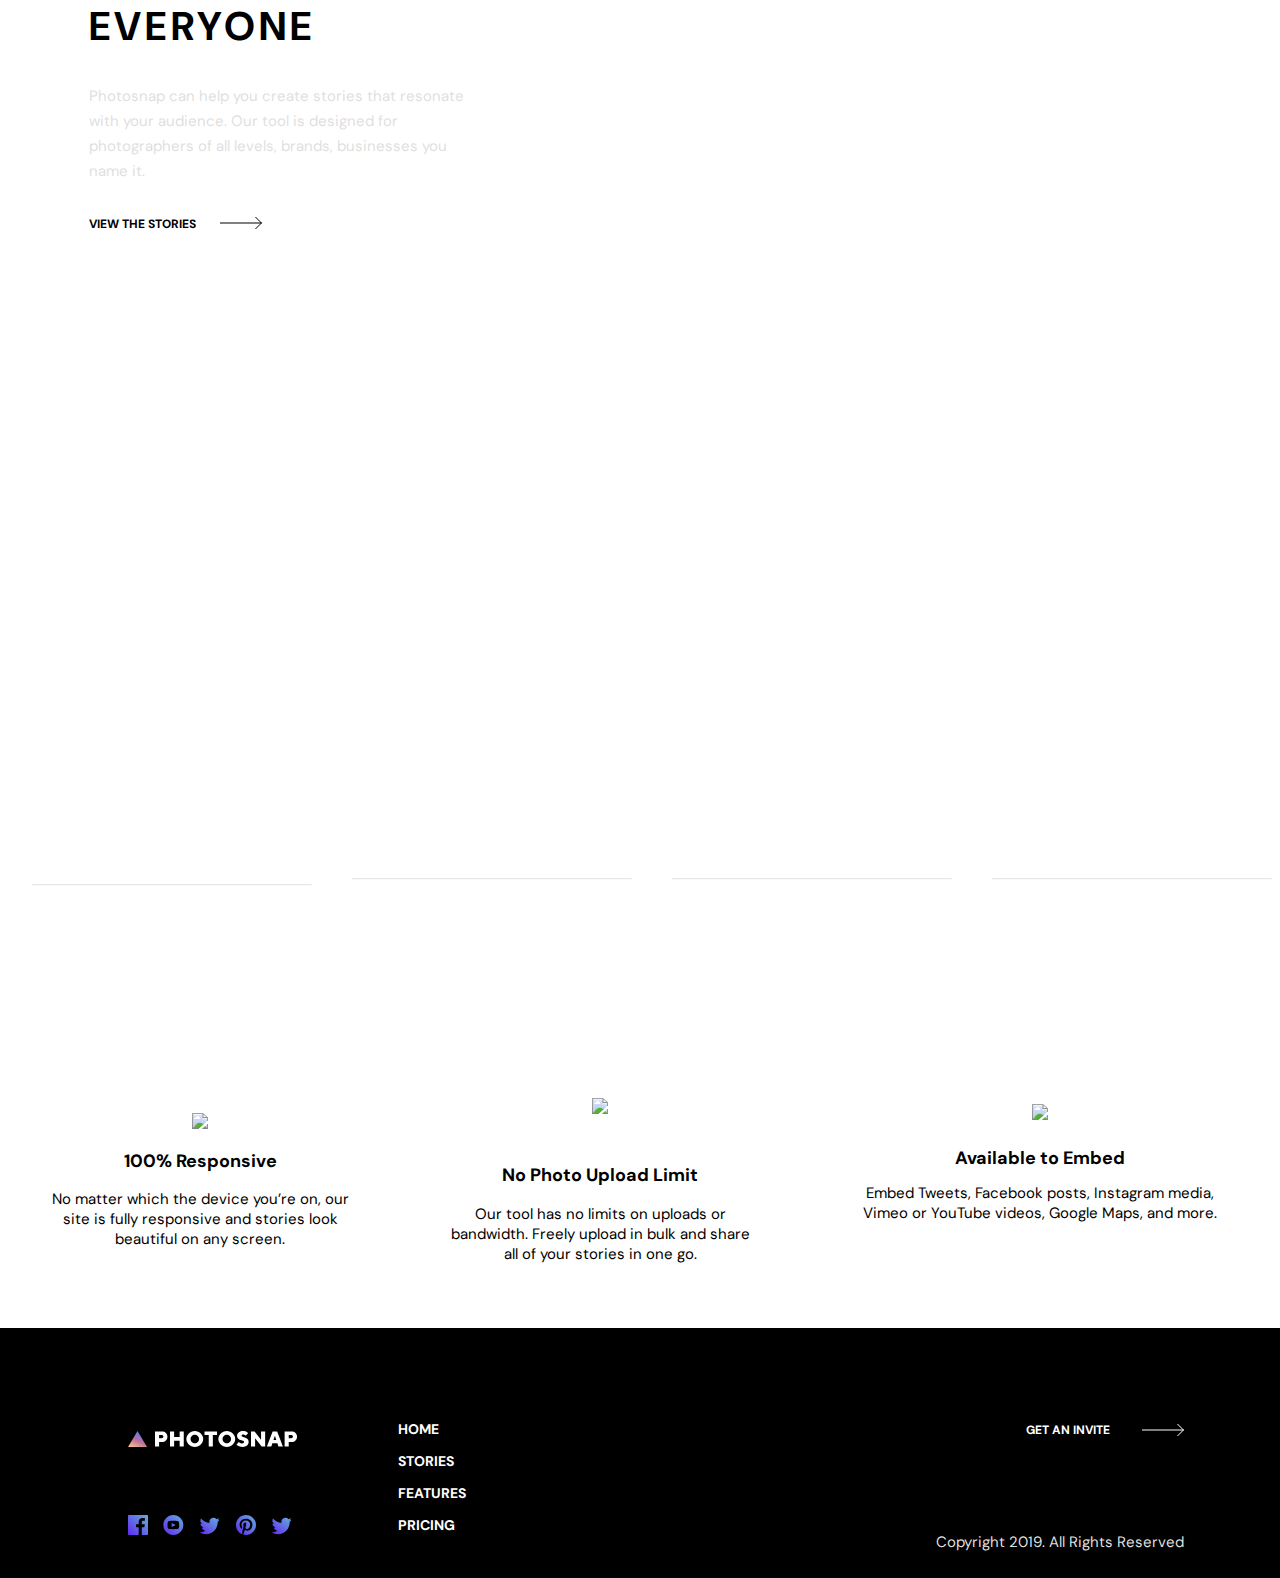
==== commit 2c2a2bad: "update" ====
--- a/index.html
+++ b/index.html
@@ -41,14 +41,13 @@
         <a href="./starter-code/stories.html" class="mob-list_item">Stories</a>
         <a href="./starter-code/features.html" class="mob-list_item">Features</a>
         <a href="pricing.html" class="mob-list_item">Pricing</a>
-        <div class="line">
+        <div class="line-mob">
           <hr>
         </div>
         <button class="button"><a href="#">GET AN INVITE</a></button>
       </div>
     </div>
   </div> 
-
 
 
    <header>
@@ -142,7 +141,6 @@
               </div>
           </div> 
 
-             
                 <div id="item-4">
                   <div class="item4-content">
                     <div class="item4-content-heading">
--- a/starter-code/css/main.css
+++ b/starter-code/css/main.css
@@ -20,6 +20,7 @@
 body{
  width: 100%;
 }
+
 
 
 
@@ -54,6 +55,8 @@
 .nav-links {
   list-style: none;
   display: flex;
+margin: auto;
+ 
   
  
 }
@@ -442,7 +445,8 @@
   height: 1px;
   opacity: 25%;
   background-color: var(--pure-white);
-  margin-top: .6rem;
+
+ margin-top: 1rem;
   
 }
 .img1-content p{
@@ -764,6 +768,7 @@
   /* width: 95%; */
   align-items: center;
   background-color: var(--pure-black);
+  height: 250px;
   position: relative;
   top: 4rem;
 }
@@ -798,8 +803,8 @@
   width: 100%;
   display: flex;
   letter-spacing: 0.7rem;
-  justify-content: space-between;
-  margin: 2rem 0 0 0;
+  position: relative;
+  top: 4rem;
 }
 
 
@@ -807,7 +812,11 @@
 .footer-nav-links{
 
   display: flex;
-  line-height: 1.5rem;
+  line-height: 2rem;
+  position: relative;
+  top: 1.5rem;
+ right: 10rem;
+  
  
 }
 
@@ -816,6 +825,7 @@
   color: var(--pure-white);
   font-family: var(--small-text);
   font-size: 14px;
+
 } 
 
 .footer-nav-links a li:hover{
@@ -850,6 +860,9 @@
  font-weight: 400;
  font-size: 15px;
   font-family: var(--small-paragraph);
+  position: relative;
+  left: 2rem;
+  top: 4rem;
 } 
 
               
@@ -885,7 +898,17 @@
 
   
 }
- 
+
+.logo1 svg{
+  position: relative;
+  bottom: 3rem;
+}
+ 
+.cta{
+  width: 158px;
+  height: 40px;
+}
+
 #item-0 {
 grid-area: first-image;
   background:url('../assets/home/tablet/create-and-share.jpg'); 
@@ -971,6 +994,18 @@
   display: flex;
   justify-content: space-between;
   width: 20rem;
+  position: relative;
+  top: 5rem;
+}
+
+.extra-nav{
+  position: relative;
+  bottom: 2.5rem;
+}
+
+.footer-extra-nav p{
+  position: relative;
+  top: 2.8rem;
 }
 
 } 
@@ -1004,7 +1039,12 @@
  
 } 
 
- 
+ .socials-icon svg{
+ position: relative;
+ bottom: 12rem;
+ left: 5rem;
+
+}
 
   #item-0 {
     
@@ -1033,11 +1073,16 @@
 #item-5{
   background-image: url(../assets/home/mobile/designed-for-everyone.jpg);
   background-size: cover;
-  height: 23.4375rem
+  height: 23.4375rem;
+  
+
 }
 #item-4{
-  height: 35rem;
-} 
+  display: flex;
+  
+} 
+
+
 .item-1-heading h1{
   font-size: 32px;
   width: 310px;
@@ -1063,8 +1108,7 @@
 .line hr{
  width: 310px;
  height: 1px;
- position: relative;
- bottom: 5rem;
+
 }
 
 
@@ -1120,41 +1164,38 @@
 } 
 
 
-.socials-icon{
- 
-  position: relative;
-  bottom: 10rem;
-  left: 40%;
-
-}
+
 
 .extra-nav{
   position: relative;
-  right: 50%;
-  top: 10rem;
+  right: 40%;
+  top: 15rem;
 } 
 .footer-links a{
   text-align: center;
   position: relative;
-  
-  bottom: 2rem;
+  bottom: 3rem;
+
+ 
+}
+
+.footer-nav-links{
+  position: relative;
   left: 55%;
  
 }
 
 
 
-
 .footer-extra-nav p{
-  position: relative;
-  top: 10rem;
-  right: 16%;
-}
-
-.line hr{
+padding-right: 80px;
+padding-top: 180px;
+   }
+
+.line-mob hr{
   width: 310px;
   position: relative;
-  bottom: 8rem;
+  top: 4rem;
 
 }
 
@@ -1238,7 +1279,7 @@
 }
 .mob-list{
 
-  height: 55%;
+  height: 42%;
   width: 100%;
   position: fixed;
   right: 0;
@@ -1269,7 +1310,7 @@
   
   width: 300px;
   position: relative;
-  top: 8rem;
+  top: 12rem;
   right: 3%;
 }  
 
@@ -1293,7 +1334,7 @@
   position: relative;
   
  font-weight: 700;
- top: 3rem;
+ top: 5rem;
  width: 300px;
   align-items: center;
   color: var(--Angel);
